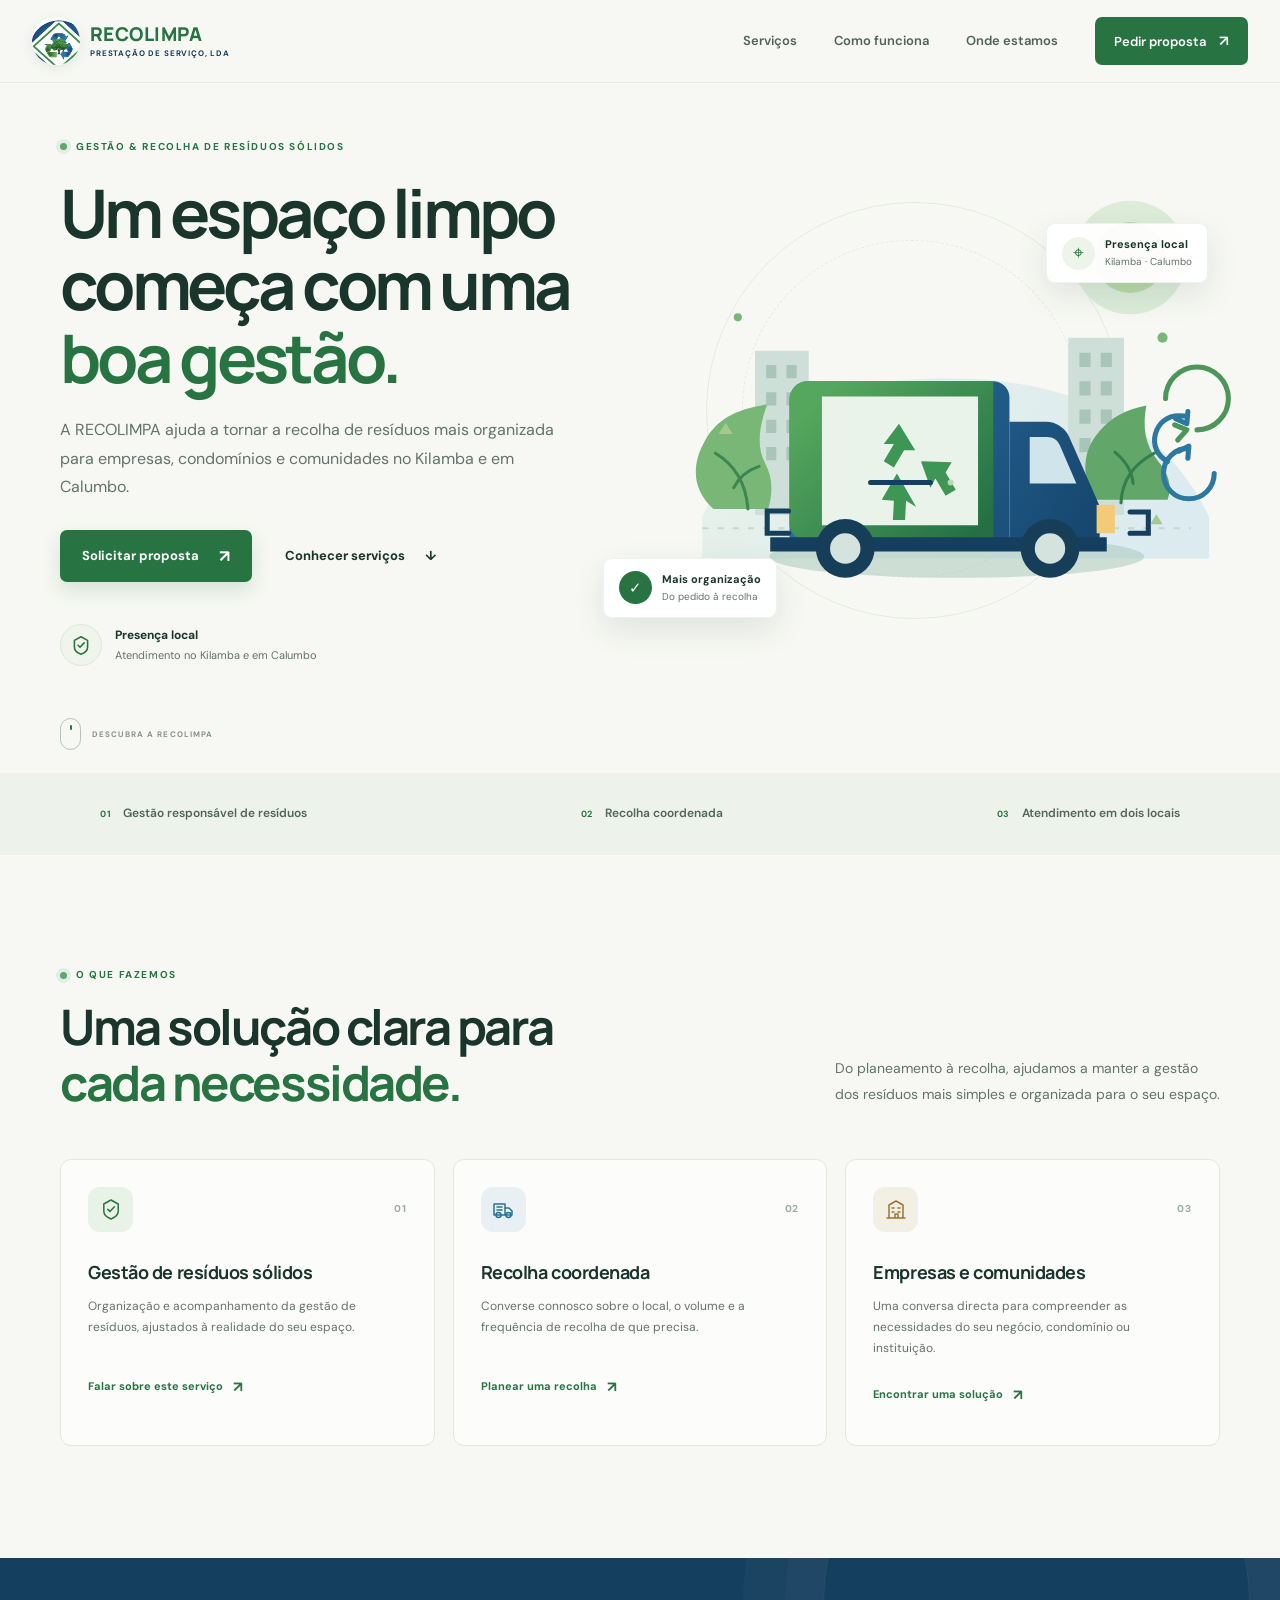
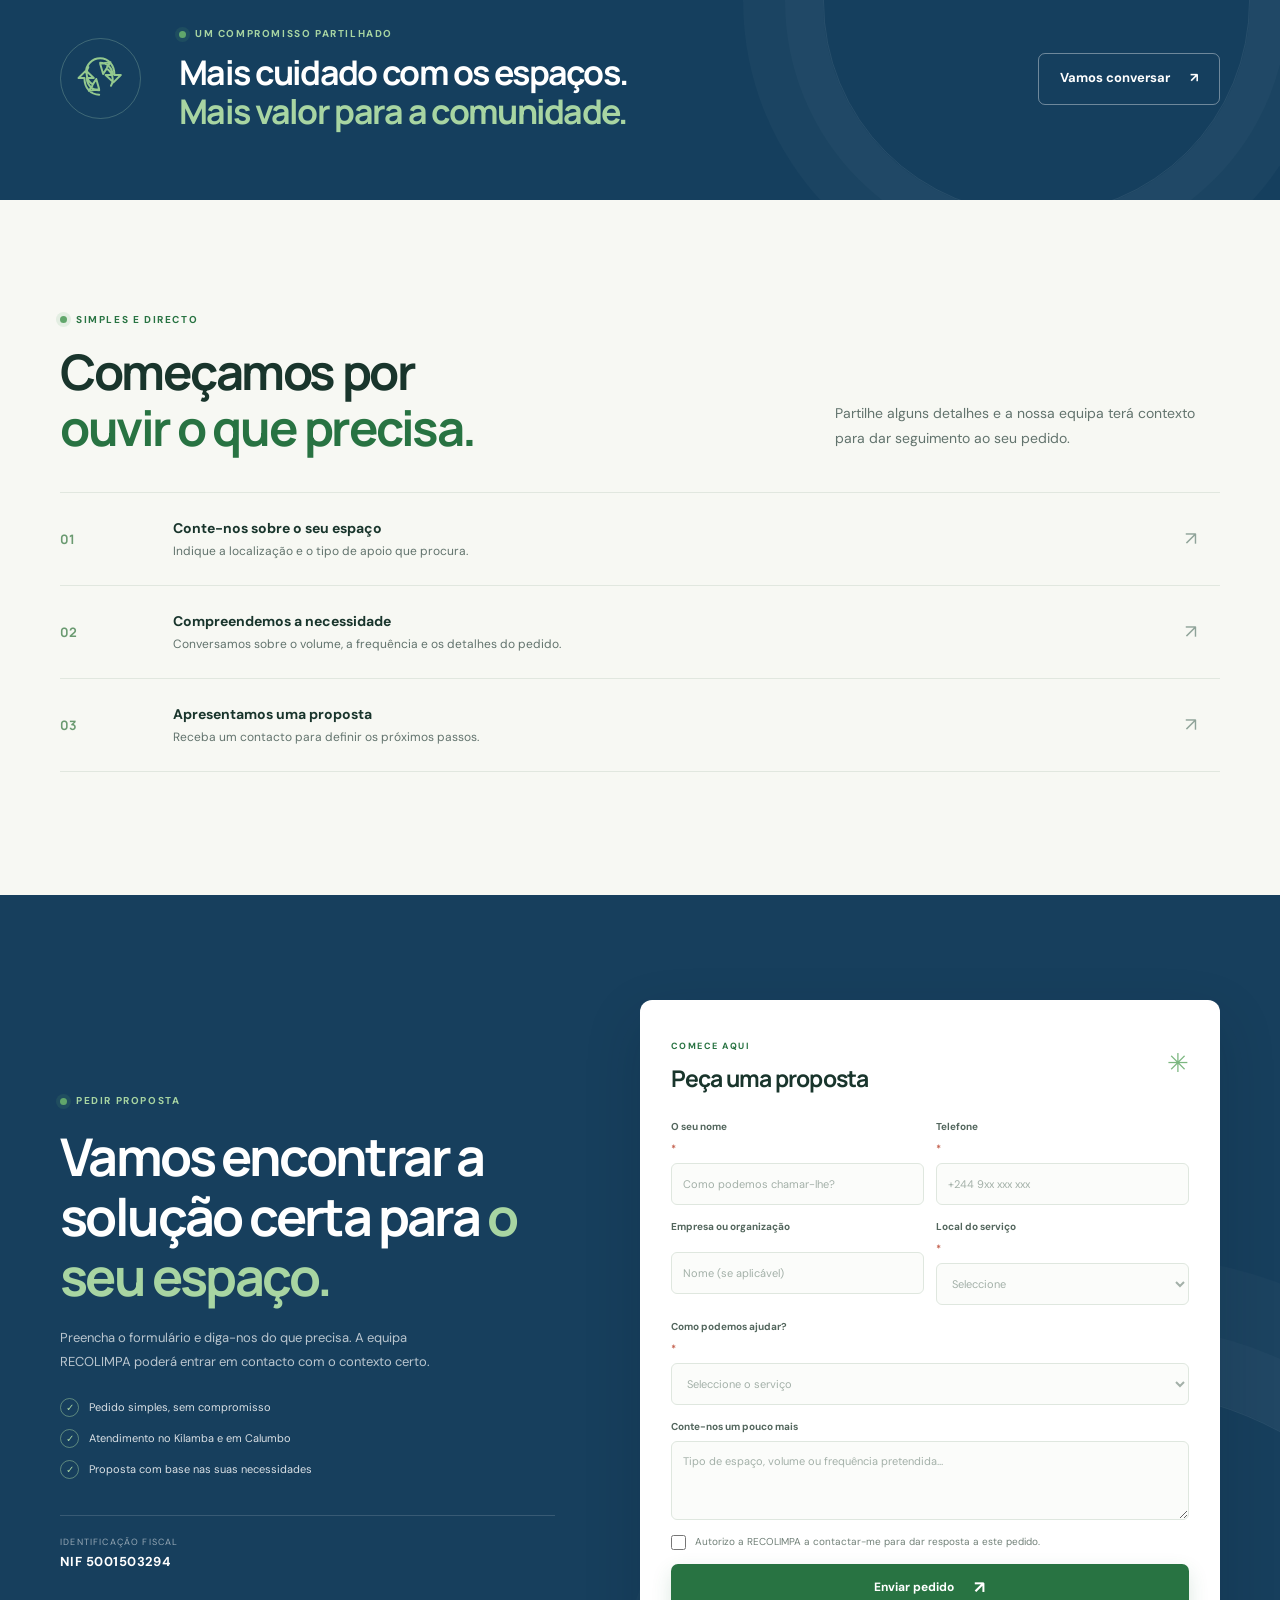
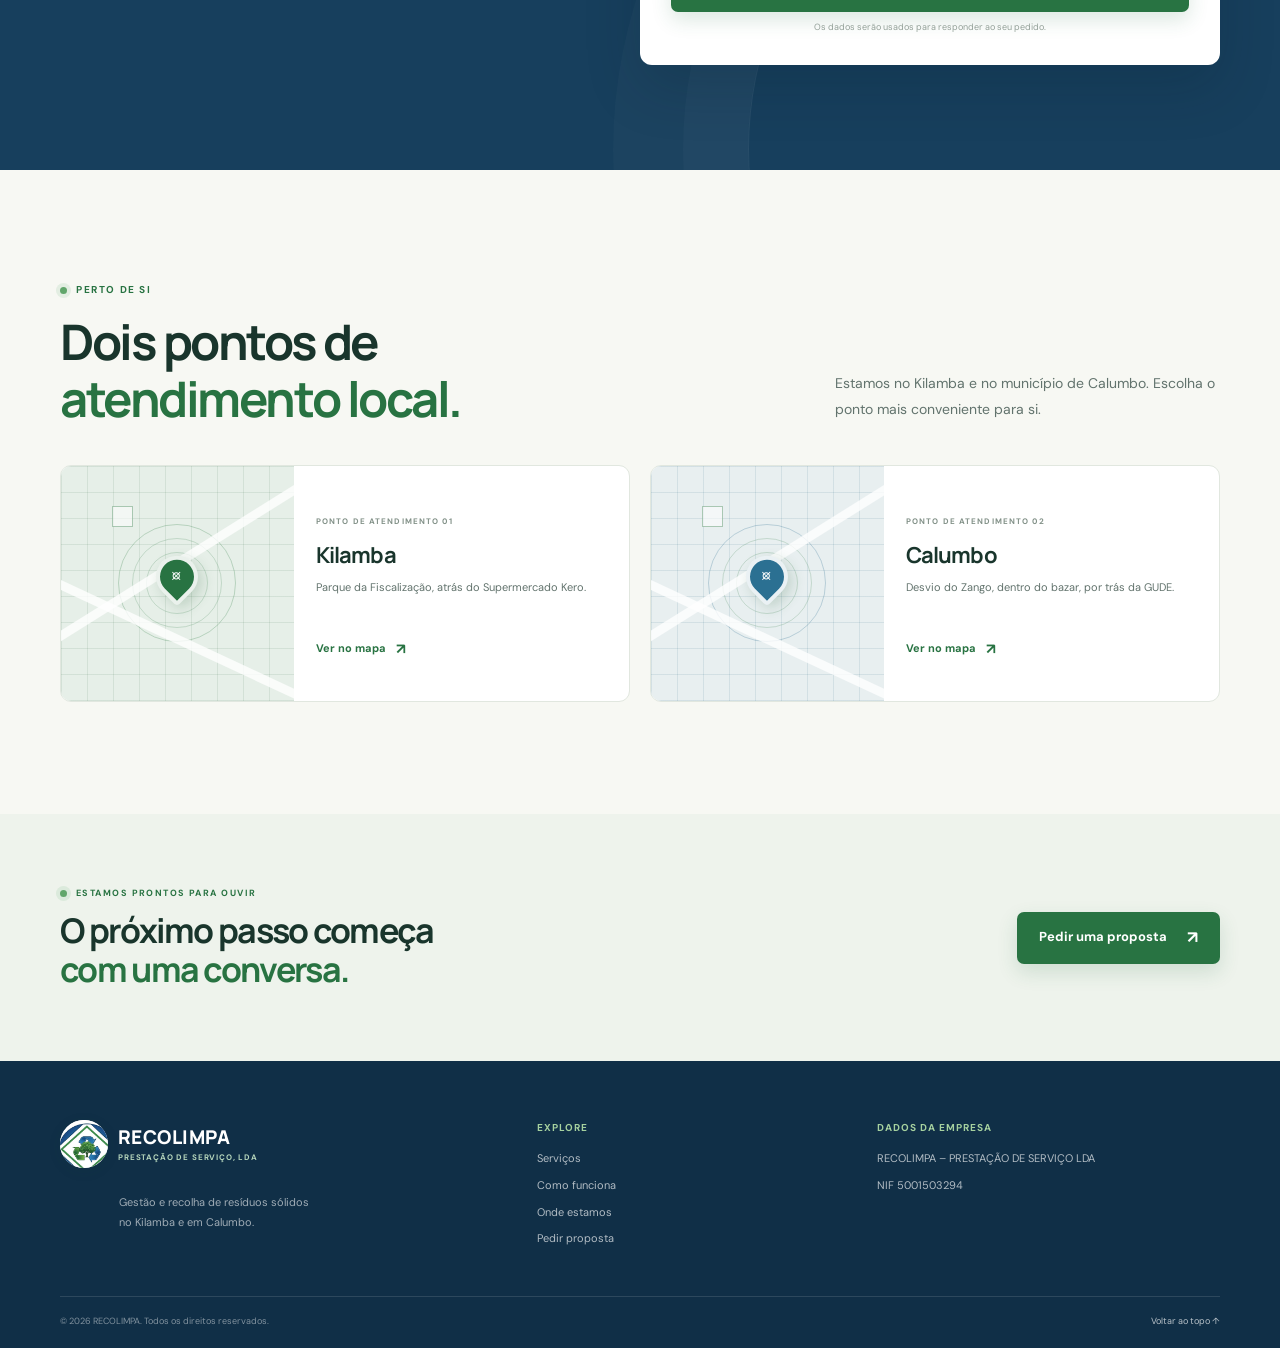
==== recolimpa-site/index.html @ 564a09a7 "Add files via upload" ====
<!doctype html>
<html lang="pt-AO">
<head>
  <meta charset="utf-8">
  <meta name="viewport" content="width=device-width, initial-scale=1">
  <meta name="theme-color" content="#f7f8f3">
  <meta name="description" content="A RECOLIMPA presta serviços de gestão e recolha de resíduos sólidos no Kilamba e em Calumbo. Peça uma proposta para a sua empresa, condomínio ou comunidade.">
  <title>RECOLIMPA — Gestão e recolha de resíduos sólidos</title>
  <link rel="icon" type="image/jpeg" href="assets/logo-mark.jpg">
  <link rel="preconnect" href="https://fonts.googleapis.com">
  <link rel="preconnect" href="https://fonts.gstatic.com" crossorigin>
  <link href="https://fonts.googleapis.com/css2?family=DM+Sans:wght@400;500;600;700&family=Manrope:wght@400;500;600;700;800&display=swap" rel="stylesheet">
  <link rel="stylesheet" href="styles.css">
</head>
<body>
  <a class="skip-link" href="#conteudo">Saltar para o conteúdo</a>
  <header class="site-header" id="topo">
    <div class="nav-wrap">
      <a class="brand" href="#topo" aria-label="RECOLIMPA — página inicial">
        <span class="brand-mark"><img src="assets/logo-mark.jpg" alt=""></span>
        <span class="brand-copy"><strong>RECOLIMPA</strong><small>PRESTAÇÃO DE SERVIÇO, LDA</small></span>
      </a>
      <button class="menu-toggle" type="button" aria-expanded="false" aria-controls="main-nav" aria-label="Abrir menu"><span></span><span></span></button>
      <nav class="main-nav" id="main-nav" aria-label="Navegação principal">
        <a href="#servicos">Serviços</a><a href="#processo">Como funciona</a><a href="#localizacao">Onde estamos</a>
        <a class="nav-cta" href="#pedido">Pedir proposta <span aria-hidden="true">↗</span></a>
      </nav>
    </div>
  </header>
  <main id="conteudo">
    <section class="hero section-shell">
      <div class="hero-copy reveal">
        <div class="eyebrow"><span class="eyebrow-dot"></span> GESTÃO & RECOLHA DE RESÍDUOS SÓLIDOS</div>
        <h1>Um espaço limpo começa com uma <em>boa gestão.</em></h1>
        <p class="hero-lede">A RECOLIMPA ajuda a tornar a recolha de resíduos mais organizada para empresas, condomínios e comunidades no Kilamba e em Calumbo.</p>
        <div class="hero-actions"><a class="button button-primary" href="#pedido">Solicitar proposta <span aria-hidden="true">↗</span></a><a class="button button-quiet" href="#servicos">Conhecer serviços <span aria-hidden="true">↓</span></a></div>
        <div class="hero-proof"><span class="proof-icon" aria-hidden="true"><svg viewBox="0 0 24 24"><path d="M12 3 4.8 7v7.1c0 4.1 3 6.4 7.2 7.9 4.2-1.5 7.2-3.8 7.2-7.9V7L12 3Z"/><path d="m8.8 12.3 2.1 2.1 4.5-4.7"/></svg></span><p><strong>Presença local</strong><span>Atendimento no Kilamba e em Calumbo</span></p></div>
      </div>
      <div class="hero-visual reveal" role="img" aria-label="Ilustração de um camião de recolha de resíduos num ambiente urbano verde">
        <div class="visual-orbit orbit-one"></div><div class="visual-orbit orbit-two"></div>
        <svg class="city-art" viewBox="0 0 680 540" fill="none" xmlns="http://www.w3.org/2000/svg" aria-hidden="true">
          <defs><linearGradient id="truckBlue" x1="179" y1="244" x2="463" y2="405" gradientUnits="userSpaceOnUse"><stop stop-color="#2C77A9"/><stop offset="1" stop-color="#17476F"/></linearGradient><linearGradient id="truckGreen" x1="221" y1="247" x2="362" y2="393" gradientUnits="userSpaceOnUse"><stop stop-color="#55A75D"/><stop offset="1" stop-color="#247044"/></linearGradient><linearGradient id="skyPanel" x1="117" y1="123" x2="544" y2="412" gradientUnits="userSpaceOnUse"><stop stop-color="#E8F2E8"/><stop offset="1" stop-color="#DCEBF0"/></linearGradient></defs>
          <circle cx="520" cy="115" r="56" fill="#DCECD9"/><circle cx="520" cy="115" r="35" fill="#B9D8A9"/>
          <path d="M98 371c39-91 119-137 240-137 134 0 219 50 260 137v41H98v-41Z" fill="url(#skyPanel)"/><path d="M98 382h482" stroke="#C5D7CF" stroke-width="2" stroke-dasharray="6 9"/>
          <path d="M150 207h53v162h-53zM459 194h55v175h-55z" fill="#CDDFD8"/>
          <path d="M161 221h10v13h-10zm20 0h10v13h-10zm-20 27h10v13h-10zm20 0h10v13h-10zm-20 27h10v13h-10zm20 0h10v13h-10zm-20 27h10v13h-10zm20 0h10v13h-10zM470 209h11v14h-11zm21 0h11v14h-11zm-21 28h11v14h-11zm21 0h11v14h-11zm-21 28h11v14h-11zm21 0h11v14h-11zm-21 28h11v14h-11zm21 0h11v14h-11z" fill="#A9C5B9"/>
          <path d="M486 354c-15-23-13-49 4-68 11-13 26-21 46-25-4 22-1 39 11 54 11 13 15 26 10 39h-71Z" fill="#62A66A"/><path d="M511 357c1-22 12-38 33-49m-21 30c-1-12-7-22-18-31" stroke="#347E4E" stroke-width="3" stroke-linecap="round"/>
          <path d="M109 363c-20-18-23-42-8-68 11-20 31-31 61-35-9 24-10 43-2 58 7 13 8 28 3 45h-54Z" fill="#79B777"/><path d="M143 363c-2-25-12-43-32-55m18 34c5-10 13-17 25-21" stroke="#3D8654" stroke-width="3" stroke-linecap="round"/>
          <ellipse cx="349" cy="410" rx="185" ry="21" fill="#A9C8BB" opacity=".53"/>
          <path d="M184 255a18 18 0 0 1 18-18h183a16 16 0 0 1 16 16v140H184V255Z" fill="url(#truckBlue)"/><path d="M202 237h183v158H202a18 18 0 0 1-18-18V255a18 18 0 0 1 18-18Z" fill="url(#truckGreen)"/>
          <path d="M216 252h154v127H216z" fill="#E9F3E9"/>
          <path d="m292 279 16 26h-11l-10 17-10-6 10-17h-10l15-20Zm22 37 30 1-6 10 10 17-10 6-10-17-5 9-9-25Zm-24 12-15 26 12 1-1 19h12l1-19 10 6-19-33Z" fill="#3D9654"/>
          <path d="M401 277h36c10 0 19 6 23 15l30 68v35H401V277Z" fill="url(#truckBlue)"/><path d="M421 292h17c6 0 11 3 13 9l16 37h-46v-46Z" fill="#CFE5EB"/><path d="M487 359h18v28h-18z" fill="#F3CB78"/>
          <path d="M165 391h332v14H165z" fill="#153F5E"/><circle cx="239" cy="402" r="29" fill="#173E59"/><circle cx="239" cy="402" r="15" fill="#D5E3DF"/><circle cx="441" cy="402" r="29" fill="#173E59"/><circle cx="441" cy="402" r="15" fill="#D5E3DF"/>
          <path d="M183 365h-21v22h21m337-21h18v21h-18M264 337h59" stroke="#153F5E" stroke-width="5" stroke-linecap="round"/><circle cx="343" cy="337" r="3" fill="#B9D8B5"/>
          <path d="M555 254c0-17 14-31 31-31s31 14 31 31-14 31-31 31m-22-5 12 5-9 10" stroke="#4D9659" stroke-width="5" stroke-linecap="round" stroke-linejoin="round"/>
          <path d="M603 328c0 14-11 25-25 25s-25-11-25-25 11-25 25-25m-10 3 10-5-1 12" stroke="#2C78A1" stroke-width="5" stroke-linecap="round" stroke-linejoin="round"/>
          <path d="M557 316c-10-5-15-16-12-27 3-11 12-18 23-18 3 0 6 0 8 1m1-5-1 12-11-5" stroke="#2C78A1" stroke-width="5" stroke-linecap="round" stroke-linejoin="round"/>
          <circle cx="133" cy="174" r="4" fill="#79B777"/><circle cx="552" cy="194" r="5" fill="#79B777"/><path d="m114 289 7-11 7 11h-14Zm426 89 6-10 6 10h-12Z" fill="#A3C991"/>
        </svg>
        <div class="visual-tag tag-location"><span class="tag-pin" aria-hidden="true">⌖</span><span><b>Presença local</b><small>Kilamba · Calumbo</small></span></div>
        <div class="visual-tag tag-service"><span class="tag-check" aria-hidden="true">✓</span><span><b>Mais organização</b><small>Do pedido à recolha</small></span></div>
      </div>
      <a class="scroll-cue" href="#servicos" aria-label="Descer para os serviços"><span></span> DESCUBRA A RECOLIMPA</a>
    </section>
    <section class="benefit-bar" aria-label="Vantagens"><div class="benefit-inner"><span><i class="benefit-symbol">01</i> Gestão responsável de resíduos</span><span><i class="benefit-symbol">02</i> Recolha coordenada</span><span><i class="benefit-symbol">03</i> Atendimento em dois locais</span></div></section>

    <section class="services section-shell section-pad" id="servicos">
      <div class="section-heading reveal"><div><div class="eyebrow"><span class="eyebrow-dot"></span> O QUE FAZEMOS</div><h2>Uma solução clara para<br><em>cada necessidade.</em></h2></div><p>Do planeamento à recolha, ajudamos a manter a gestão dos resíduos mais simples e organizada para o seu espaço.</p></div>
      <div class="service-grid">
        <article class="service-card reveal"><div class="card-topline"><span class="card-icon icon-green"><svg viewBox="0 0 24 24"><path d="M12 3 4.8 7v7.1c0 4.1 3 6.4 7.2 7.9 4.2-1.5 7.2-3.8 7.2-7.9V7L12 3Z"/><path d="m8.8 12.3 2.1 2.1 4.5-4.7"/></svg></span><span class="card-number">01</span></div><h3>Gestão de resíduos sólidos</h3><p>Organização e acompanhamento da gestão de resíduos, ajustados à realidade do seu espaço.</p><a class="text-link" href="#pedido" data-service="Gestão de resíduos sólidos">Falar sobre este serviço <span>↗</span></a></article>
        <article class="service-card reveal"><div class="card-topline"><span class="card-icon icon-blue"><svg viewBox="0 0 24 24"><path d="M3 7h11v11H3zM14 11h4l3 3v4h-7z"/><circle cx="7.5" cy="18" r="2.5"/><circle cx="17.5" cy="18" r="2.5"/><path d="M6 10h5m-5 3h5"/></svg></span><span class="card-number">02</span></div><h3>Recolha coordenada</h3><p>Converse connosco sobre o local, o volume e a frequência de recolha de que precisa.</p><a class="text-link" href="#pedido" data-service="Recolha de resíduos">Planear uma recolha <span>↗</span></a></article>
        <article class="service-card reveal"><div class="card-topline"><span class="card-icon icon-sand"><svg viewBox="0 0 24 24"><path d="M3 21h18M5 21V8l7-4 7 4v13M8 11h2m4 0h2m-8 4h2m4 0h2m-5 6v-4h3v4"/></svg></span><span class="card-number">03</span></div><h3>Empresas e comunidades</h3><p>Uma conversa directa para compreender as necessidades do seu negócio, condomínio ou instituição.</p><a class="text-link" href="#pedido" data-service="Solução para empresa ou comunidade">Encontrar uma solução <span>↗</span></a></article>
      </div>
    </section>
    <section class="statement"><div class="statement-inner section-shell reveal"><div class="statement-mark" aria-hidden="true"><svg viewBox="0 0 80 80"><path d="M41 12c14 0 25 11 25 25H52l16 15 15-15H70C70 16 57 3 41 3S12 16 12 32M39 68C25 68 14 57 14 43h14L12 28-3 43H9c0 21 13 34 30 34M17 21c-7 12-3 28 9 35l7-11 6 21-21 3 7-10M63 59c7-12 3-28-9-35l-7 11-6-21 21-3-7 10" transform="translate(5 3) scale(.82)"/></svg></div><div><div class="eyebrow eyebrow-light"><span class="eyebrow-dot"></span> UM COMPROMISSO PARTILHADO</div><h2>Mais cuidado com os espaços.<br><em>Mais valor para a comunidade.</em></h2></div><a class="button button-outline" href="#pedido">Vamos conversar <span aria-hidden="true">↗</span></a></div></section>
    <section class="process section-shell section-pad" id="processo">
      <div class="section-heading reveal"><div><div class="eyebrow"><span class="eyebrow-dot"></span> SIMPLES E DIRECTO</div><h2>Começamos por<br><em>ouvir o que precisa.</em></h2></div><p>Partilhe alguns detalhes e a nossa equipa terá contexto para dar seguimento ao seu pedido.</p></div>
      <div class="process-list"><article class="process-step reveal"><span class="step-count">01</span><div><h3>Conte-nos sobre o seu espaço</h3><p>Indique a localização e o tipo de apoio que procura.</p></div><span class="step-arrow">↗</span></article><article class="process-step reveal"><span class="step-count">02</span><div><h3>Compreendemos a necessidade</h3><p>Conversamos sobre o volume, a frequência e os detalhes do pedido.</p></div><span class="step-arrow">↗</span></article><article class="process-step reveal"><span class="step-count">03</span><div><h3>Apresentamos uma proposta</h3><p>Receba um contacto para definir os próximos passos.</p></div><span class="step-arrow">↗</span></article></div>
    </section>
    <section class="lead-section" id="pedido">
      <div class="lead-layout section-shell">
        <div class="lead-copy reveal"><div class="eyebrow eyebrow-light"><span class="eyebrow-dot"></span> PEDIR PROPOSTA</div><h2>Vamos encontrar a solução certa para <em>o seu espaço.</em></h2><p>Preencha o formulário e diga-nos do que precisa. A equipa RECOLIMPA poderá entrar em contacto com o contexto certo.</p><div class="lead-benefits"><div><span class="check-round">✓</span> Pedido simples, sem compromisso</div><div><span class="check-round">✓</span> Atendimento no Kilamba e em Calumbo</div><div><span class="check-round">✓</span> Proposta com base nas suas necessidades</div></div><div class="lead-nif"><span>Identificação fiscal</span><strong>NIF 5001503294</strong></div></div>
        <div class="form-card reveal"><div class="form-heading"><div><span class="form-kicker">COMECE AQUI</span><h3>Peça uma proposta</h3></div><span class="form-leaf" aria-hidden="true">✳</span></div>
          <form name="pedido-de-proposta" method="POST" action="obrigado.html" data-netlify="true" netlify-honeypot="bot-field">
            <input type="hidden" name="form-name" value="pedido-de-proposta"><p class="bot-field" aria-hidden="true"><label>Não preencha este campo: <input name="bot-field"></label></p>
            <div class="form-row"><label>O seu nome <span>*</span><input type="text" name="nome" autocomplete="name" placeholder="Como podemos chamar-lhe?" required></label><label>Telefone <span>*</span><input type="tel" name="telefone" autocomplete="tel" placeholder="+244 9xx xxx xxx" required></label></div>
            <div class="form-row"><label>Empresa ou organização<input type="text" name="organizacao" autocomplete="organization" placeholder="Nome (se aplicável)"></label><label>Local do serviço <span>*</span><select name="local" required><option value="" selected disabled>Seleccione</option><option>Kilamba</option><option>Calumbo / Zango</option><option>Outro local</option></select></label></div>
            <label>Como podemos ajudar? <span>*</span><select name="servico" required><option value="" selected disabled>Seleccione o serviço</option><option>Gestão de resíduos sólidos</option><option>Recolha de resíduos</option><option>Solução para empresa ou comunidade</option><option>Outro pedido</option></select></label>
            <label>Conte-nos um pouco mais<textarea name="detalhes" rows="3" placeholder="Tipo de espaço, volume ou frequência pretendida…"></textarea></label>
            <label class="consent"><input type="checkbox" name="consentimento" value="Autorizo contacto para resposta ao pedido" required><span>Autorizo a RECOLIMPA a contactar-me para dar resposta a este pedido.</span></label>
            <button class="button button-primary form-submit" type="submit">Enviar pedido <span aria-hidden="true">↗</span></button><p class="form-privacy">Os dados serão usados para responder ao seu pedido.</p>
          </form>
        </div>
      </div>
    </section>
    <section class="locations section-shell section-pad" id="localizacao">
      <div class="section-heading reveal"><div><div class="eyebrow"><span class="eyebrow-dot"></span> PERTO DE SI</div><h2>Dois pontos de<br><em>atendimento local.</em></h2></div><p>Estamos no Kilamba e no município de Calumbo. Escolha o ponto mais conveniente para si.</p></div>
      <div class="location-grid">
        <article class="location-card reveal"><div class="location-art location-art-one" aria-hidden="true"><span class="map-ring"></span><span class="map-pin">⌖</span><span class="map-road road-one"></span><span class="map-road road-two"></span><span class="map-square"></span></div><div class="location-info"><span class="location-label">PONTO DE ATENDIMENTO 01</span><h3>Kilamba</h3><p>Parque da Fiscalização, atrás do Supermercado Kero.</p><a class="text-link" href="https://www.google.com/maps/search/?api=1&query=Parque+da+Fiscaliza%C3%A7%C3%A3o+atr%C3%A1s+do+Supermercado+Kero+Kilamba+Luanda" target="_blank" rel="noopener noreferrer">Ver no mapa <span>↗</span></a></div></article>
        <article class="location-card reveal"><div class="location-art location-art-two" aria-hidden="true"><span class="map-ring"></span><span class="map-pin">⌖</span><span class="map-road road-one"></span><span class="map-road road-two"></span><span class="map-square"></span></div><div class="location-info"><span class="location-label">PONTO DE ATENDIMENTO 02</span><h3>Calumbo</h3><p>Desvio do Zango, dentro do bazar, por trás da GUDE.</p><a class="text-link" href="https://www.google.com/maps/search/?api=1&query=Desvio+do+Zango+dentro+do+bazar+atr%C3%A1s+da+GUDE+Calumbo+Luanda" target="_blank" rel="noopener noreferrer">Ver no mapa <span>↗</span></a></div></article>
      </div>
    </section>
    <section class="last-call"><div class="last-call-inner section-shell reveal"><div><span class="eyebrow"><span class="eyebrow-dot"></span> ESTAMOS PRONTOS PARA OUVIR</span><h2>O próximo passo começa<br><em>com uma conversa.</em></h2></div><a class="button button-primary" href="#pedido">Pedir uma proposta <span aria-hidden="true">↗</span></a></div></section>
  </main>
  <footer class="site-footer">
    <div class="footer-main section-shell"><div class="footer-brand"><a class="brand brand-footer" href="#topo"><span class="brand-mark"><img src="assets/logo-mark.jpg" alt=""></span><span class="brand-copy"><strong>RECOLIMPA</strong><small>PRESTAÇÃO DE SERVIÇO, LDA</small></span></a><p>Gestão e recolha de resíduos sólidos<br>no Kilamba e em Calumbo.</p></div><div class="footer-links"><strong>Explore</strong><a href="#servicos">Serviços</a><a href="#processo">Como funciona</a><a href="#localizacao">Onde estamos</a><a href="#pedido">Pedir proposta</a></div><div class="footer-company"><strong>Dados da empresa</strong><span>RECOLIMPA – PRESTAÇÃO DE SERVIÇO LDA</span><span>NIF 5001503294</span></div></div>
    <div class="footer-bottom section-shell"><span>© <span id="year">2026</span> RECOLIMPA. Todos os direitos reservados.</span><a href="#topo">Voltar ao topo ↑</a></div>
  </footer>
  <script src="script.js"></script>
</body>
</html>
---- recolimpa-site/styles.css ----
:root{--green:#287342;--deep:#1d5d35;--blue:#153f5e;--ink:#19352c;--muted:#62736d;--paper:#f7f8f3;--line:#e1e7df;--font-body:"DM Sans",Arial,sans-serif;--font-display:"Manrope","DM Sans",sans-serif}
*{box-sizing:border-box}html{scroll-behavior:smooth;scroll-padding-top:90px}body{margin:0;background:var(--paper);color:var(--ink);font-family:var(--font-body);font-size:16px;line-height:1.6;-webkit-font-smoothing:antialiased}a{color:inherit;text-decoration:none}button,input,select,textarea{font:inherit}::selection{color:#fff;background:var(--green)}.section-shell{width:min(1160px,calc(100% - 64px));margin-inline:auto}.section-pad{padding-block:112px}.skip-link{position:absolute;z-index:1000;top:-50px;left:16px;padding:10px 16px;background:#fff;border-radius:8px;color:var(--blue)}.skip-link:focus{top:12px}
.site-header{position:sticky;z-index:50;top:0;background:rgba(247,248,243,.91);border-bottom:1px solid rgba(30,68,49,.07);backdrop-filter:blur(18px)}.nav-wrap{width:min(1280px,calc(100% - 64px));height:82px;margin:auto;display:flex;align-items:center;justify-content:space-between}.brand{display:inline-flex;align-items:center;gap:10px;flex:0 0 auto}.brand-mark{position:relative;display:grid;width:48px;height:48px;place-items:center;overflow:hidden;border-radius:50%;background:#fff;box-shadow:0 3px 14px rgba(25,61,43,.09)}.brand-mark img{width:56px;height:56px;max-width:none;object-fit:cover}.brand-copy{display:flex;flex-direction:column;line-height:1.14}.brand-copy strong{color:var(--green);font-family:var(--font-display);font-size:19px;font-weight:800;letter-spacing:.025em}.brand-copy small{margin-top:4px;color:var(--blue);font-size:8px;font-weight:700;letter-spacing:.105em}.main-nav{display:flex;align-items:center;gap:37px;color:#50635b;font-size:13px;font-weight:600}.main-nav>a:not(.nav-cta){transition:color .2s}.main-nav>a:not(.nav-cta):hover,.footer-links a:hover{color:var(--green)}.nav-cta{padding:12px 19px;background:var(--green);color:#fff;border-radius:7px;transition:background .2s,transform .2s}.nav-cta:hover,.button-primary:hover{background:var(--deep);transform:translateY(-2px)}.nav-cta span{margin-left:10px;font-size:15px}.menu-toggle{display:none}
.hero{position:relative;min-height:690px;display:grid;grid-template-columns:.98fr 1.02fr;align-items:center;padding-top:50px;padding-bottom:76px}.hero-copy{position:relative;z-index:2;max-width:560px;padding-bottom:25px}.eyebrow{display:flex;align-items:center;gap:9px;color:var(--green);font-size:10px;font-weight:700;letter-spacing:.16em}.eyebrow-dot{width:7px;height:7px;flex:0 0 7px;border-radius:50%;background:#61a66b;box-shadow:0 0 0 4px rgba(97,166,107,.13)}h1,h2,h3,p{margin-top:0}.hero h1{max-width:570px;margin:22px 0 21px;font-family:var(--font-display);font-size:clamp(45px,5.4vw,67px);font-weight:700;line-height:1.085;letter-spacing:-.055em}h1 em,h2 em{color:var(--green);font-style:normal}.hero-lede{max-width:500px;margin-bottom:28px;color:var(--muted);font-size:16px;line-height:1.8}.hero-actions{display:flex;align-items:center;flex-wrap:wrap;gap:11px}.button{display:inline-flex;min-height:52px;align-items:center;justify-content:center;gap:20px;padding:0 21px;border:1px solid transparent;border-radius:7px;font-size:13px;font-weight:700;transition:transform .2s,background .2s,border .2s;cursor:pointer}.button-primary{background:var(--green);color:#fff;box-shadow:0 8px 20px rgba(40,115,66,.16)}.button-primary span{font-size:17px}.button-quiet{color:var(--ink)}.button-quiet:hover{background:#fff;border-color:var(--line)}.hero-proof{display:flex;align-items:center;gap:13px;margin-top:42px}.proof-icon{display:grid;width:42px;height:42px;place-items:center;border:1px solid #dce7da;border-radius:50%;background:#f0f5ec}.proof-icon svg{width:22px;fill:none;stroke:var(--green);stroke-width:1.7;stroke-linecap:round;stroke-linejoin:round}.hero-proof p{display:flex;flex-direction:column;gap:1px;margin:0;font-size:11px}.hero-proof strong{font-size:12px}.hero-proof p span{color:var(--muted)}.hero-visual{position:relative;min-width:0;margin-left:-13px}.city-art{position:relative;z-index:1;display:block;width:114%;max-width:700px;margin-left:-2%;overflow:visible}.visual-orbit{position:absolute;top:11%;left:15%;width:69%;aspect-ratio:1;border:1px solid rgba(74,141,91,.12);border-radius:50%}.orbit-two{top:18%;left:21%;width:56%;border-style:dashed}.visual-tag{position:absolute;z-index:2;display:flex;align-items:center;gap:10px;padding:12px 15px;border:1px solid rgba(39,77,53,.07);border-radius:9px;background:rgba(255,255,255,.95);box-shadow:0 12px 32px rgba(23,61,45,.1);animation:float 5.5s ease-in-out infinite}.visual-tag span:not(.tag-pin):not(.tag-check){display:flex;flex-direction:column}.visual-tag b{color:var(--ink);font-size:11px}.visual-tag small{color:var(--muted);font-size:10px}.tag-location{top:15%;right:2%}.tag-service{bottom:13%;left:-2%;animation-delay:-2.2s}.tag-pin,.tag-check{display:grid;width:33px;height:33px;place-items:center;border-radius:50%}.tag-pin{background:#edf5eb;color:var(--green);font-size:19px}.tag-check{background:var(--green);color:#fff;font-size:15px}.scroll-cue{position:absolute;bottom:23px;left:0;display:flex;align-items:center;gap:11px;color:#86948e;font-size:8px;font-weight:700;letter-spacing:.14em}.scroll-cue span{position:relative;width:21px;height:32px;border:1px solid #b4c2b8;border-radius:12px}.scroll-cue span:after{position:absolute;top:6px;left:9px;width:2px;height:5px;border-radius:2px;background:var(--green);content:"";animation:scroll-dot 1.6s ease-in-out infinite}
.benefit-bar{background:#edf2eb}.benefit-inner{width:min(1080px,calc(100% - 64px));min-height:82px;margin:auto;display:flex;align-items:center;justify-content:space-between;gap:20px}.benefit-inner>span{display:flex;align-items:center;gap:12px;color:#52645b;font-size:12px;font-weight:600}.benefit-symbol{color:var(--green);font-size:9px;font-style:normal;font-weight:700;letter-spacing:.08em}
.section-heading{display:flex;align-items:end;justify-content:space-between;gap:60px;margin-bottom:47px}.section-heading h2,.statement h2,.lead-copy h2,.last-call h2{margin:16px 0 0;font-family:var(--font-display);font-size:clamp(35px,4.2vw,49px);font-weight:700;line-height:1.15;letter-spacing:-.05em}.section-heading>p{max-width:385px;margin:0 0 5px;color:var(--muted);font-size:14px;line-height:1.8}.service-grid{display:grid;grid-template-columns:repeat(3,1fr);gap:18px}.service-card{min-height:287px;padding:27px 27px 24px;border:1px solid var(--line);border-radius:11px;background:rgba(255,255,255,.68);transition:transform .25s,box-shadow .25s,border-color .25s}.service-card:hover{transform:translateY(-5px);border-color:#c8d9c9;box-shadow:0 20px 44px rgba(27,62,43,.08)}.card-topline{display:flex;align-items:center;justify-content:space-between;margin-bottom:26px}.card-icon{display:grid;width:45px;height:45px;place-items:center;border-radius:12px}.card-icon svg{width:24px;fill:none;stroke:currentColor;stroke-width:1.5;stroke-linecap:round;stroke-linejoin:round}.icon-green{background:#e8f2e6;color:var(--green)}.icon-blue{background:#e8f0f3;color:#2b7092}.icon-sand{background:#f2efe5;color:#987735}.card-number{color:#9aa9a1;font-size:10px;font-weight:700;letter-spacing:.09em}.service-card h3{margin:0 0 10px;font-family:var(--font-display);font-size:18px;letter-spacing:-.025em}.service-card p{min-height:55px;margin-bottom:21px;color:var(--muted);font-size:12px;line-height:1.75}.text-link{display:inline-flex;align-items:center;gap:10px;color:var(--green);font-size:11px;font-weight:700}.text-link span{font-size:15px;transition:transform .2s}.text-link:hover span{transform:translate(3px,-2px)}
.statement{overflow:hidden;background:var(--blue);color:#fff}.statement-inner{position:relative;min-height:242px;display:flex;align-items:center;gap:38px}.statement-inner:after{position:absolute;top:-170px;right:-30px;width:425px;height:425px;border:1px solid rgba(255,255,255,.08);border-radius:50%;box-shadow:0 0 0 38px rgba(255,255,255,.025),0 0 0 80px rgba(255,255,255,.025);content:""}.statement-mark{position:relative;z-index:1;display:grid;width:81px;height:81px;flex:0 0 81px;place-items:center;border:1px solid rgba(187,225,190,.25);border-radius:50%}.statement-mark svg{width:48px;fill:none;stroke:#94c98e;stroke-linecap:round;stroke-linejoin:round;stroke-width:4}.eyebrow-light{color:#a8d5a2}.statement h2{position:relative;z-index:1;margin-top:11px;font-size:34px}.statement h2 em{color:#a8d5a2}.button-outline{position:relative;z-index:2;flex:0 0 auto;margin-left:auto;border-color:rgba(255,255,255,.38);color:#fff}.button-outline:hover{background:rgba(255,255,255,.1);transform:translateY(-2px)}
.process{padding-bottom:123px}.process .section-heading{margin-bottom:36px}.process-list{border-top:1px solid var(--line)}.process-step{display:grid;grid-template-columns:95px 1fr 35px;align-items:center;gap:18px;min-height:93px;border-bottom:1px solid var(--line);transition:padding .2s,background .2s}.process-step:hover{padding-inline:12px;background:rgba(255,255,255,.45)}.step-count{color:#6a9a70;font-family:var(--font-display);font-size:13px;font-weight:700}.process-step h3{margin:0 0 3px;font-size:14px;font-weight:700}.process-step p{margin:0;color:var(--muted);font-size:12px}.step-arrow{color:#8fa399;font-size:19px}
.lead-section{position:relative;overflow:hidden;padding-block:105px;background:#173f5d;color:#fff}.lead-section:before{position:absolute;right:-190px;bottom:-340px;width:720px;height:720px;border:1px solid rgba(255,255,255,.075);border-radius:50%;box-shadow:0 0 0 65px rgba(255,255,255,.022),0 0 0 135px rgba(255,255,255,.02);content:""}.lead-layout{position:relative;z-index:1;display:grid;grid-template-columns:.92fr 1.08fr;align-items:center;gap:85px}.lead-copy{align-self:center}.lead-copy h2{max-width:480px;margin-top:18px;font-size:clamp(37px,4.3vw,52px)}.lead-copy h2 em{color:#a8d5a2}.lead-copy>p{max-width:410px;margin:20px 0 25px;color:rgba(255,255,255,.7);font-size:13px;line-height:1.8}.lead-benefits{display:grid;gap:12px}.lead-benefits>div{display:flex;align-items:center;gap:10px;color:rgba(255,255,255,.84);font-size:11px}.check-round{display:grid;width:19px;height:19px;place-items:center;border:1px solid rgba(168,213,162,.48);border-radius:50%;color:#a8d5a2;font-size:10px}.lead-nif{display:flex;flex-direction:column;gap:2px;margin-top:36px;padding-top:19px;border-top:1px solid rgba(255,255,255,.14)}.lead-nif span{color:rgba(255,255,255,.55);font-size:9px;letter-spacing:.13em;text-transform:uppercase}.lead-nif strong{font-size:13px;letter-spacing:.035em}.form-card{padding:31px;border-radius:12px;background:#fff;color:var(--ink);box-shadow:0 22px 55px rgba(5,25,40,.18)}.form-heading{display:flex;align-items:center;justify-content:space-between;margin-bottom:22px}.form-kicker{color:var(--green);font-size:9px;font-weight:700;letter-spacing:.17em}.form-heading h3{margin:3px 0 0;font-family:var(--font-display);font-size:23px;letter-spacing:-.04em}.form-leaf{color:#7cb780;font-size:26px}.form-card form{display:grid;gap:14px}.form-row{display:grid;grid-template-columns:1fr 1fr;gap:12px}.form-card label{display:grid;gap:6px;color:#53665d;font-size:10px;font-weight:700}.form-card label>span:not(.consent span){color:#c4614e}.form-card input:not([type=checkbox]),.form-card select,.form-card textarea{width:100%;min-width:0;border:1px solid #dfe7df;border-radius:6px;outline:0;background:#fbfcfa;color:var(--ink);font-size:11px;font-weight:400;transition:border-color .2s,box-shadow .2s}.form-card input:not([type=checkbox]),.form-card select{height:42px;padding:0 11px}.form-card textarea{min-height:79px;padding:11px;resize:vertical}.form-card input::placeholder,.form-card textarea::placeholder{color:#a3b0a8}.form-card input:focus,.form-card select:focus,.form-card textarea:focus{border-color:#6fa977;box-shadow:0 0 0 3px rgba(86,153,94,.12)}.form-card select:invalid{color:#a3b0a8}.consent{display:flex!important;align-items:start;gap:9px!important;color:#718078!important;font-size:10px!important;font-weight:400!important;line-height:1.5}.consent input{width:15px;height:15px;margin:1px 0 0;accent-color:var(--green)}.form-submit{width:100%;min-height:48px;border:0;font-size:12px}.form-privacy{margin:-6px 0 0;color:#93a098;text-align:center;font-size:9px}.bot-field{position:absolute;left:-5000px;width:1px;height:1px;overflow:hidden}
.locations .section-heading{margin-bottom:38px}.location-grid{display:grid;grid-template-columns:1fr 1fr;gap:20px}.location-card{display:grid;grid-template-columns:.82fr 1.18fr;overflow:hidden;min-height:235px;border:1px solid var(--line);border-radius:11px;background:#fff}.location-art{position:relative;min-height:235px;overflow:hidden;background-color:#e6efe8;background-image:linear-gradient(rgba(70,119,84,.12) 1px,transparent 1px),linear-gradient(90deg,rgba(70,119,84,.12) 1px,transparent 1px);background-size:26px 26px}.location-art-two{background-color:#e8eff0;background-image:linear-gradient(rgba(53,112,136,.12) 1px,transparent 1px),linear-gradient(90deg,rgba(53,112,136,.12) 1px,transparent 1px)}.map-ring{position:absolute;top:50%;left:50%;width:118px;height:118px;border:1px solid rgba(47,123,66,.26);border-radius:50%;transform:translate(-50%,-50%)}.location-art-two .map-ring{border-color:rgba(38,106,139,.25)}.map-ring:before,.map-ring:after{position:absolute;inset:13px;border:1px solid rgba(47,123,66,.2);border-radius:50%;content:""}.map-ring:after{inset:27px}.map-pin{position:absolute;z-index:2;top:50%;left:50%;display:grid;width:42px;height:42px;place-items:center;border:4px solid rgba(255,255,255,.9);border-radius:50% 50% 50% 4px;background:var(--green);box-shadow:0 6px 14px rgba(33,93,50,.2);color:#fff;font-size:21px;transform:translate(-50%,-65%) rotate(-45deg)}.location-art-two .map-pin{background:#2b7092}.map-road{position:absolute;width:170%;height:9px;background:rgba(255,255,255,.8);transform:rotate(-32deg)}.road-one{top:39%;left:-34%}.road-two{top:72%;left:-35%;transform:rotate(25deg)}.map-square{position:absolute;top:17%;left:22%;width:21px;height:21px;border:1px solid rgba(56,126,75,.4);background:rgba(255,255,255,.55)}.location-info{align-self:center;padding:25px 22px}.location-label{color:#829188;font-size:8px;font-weight:700;letter-spacing:.14em}.location-info h3{margin:7px 0 5px;font-family:var(--font-display);font-size:22px;letter-spacing:-.04em}.location-info p{min-height:42px;margin-bottom:14px;color:var(--muted);font-size:11px;line-height:1.7}
.last-call{padding-block:72px;background:#eef3ec}.last-call-inner{display:flex;align-items:center;justify-content:space-between;gap:30px}.last-call .eyebrow{font-size:9px}.last-call h2{margin-top:11px;font-size:34px}.last-call h2 em{color:var(--green)}.last-call .button{flex:0 0 auto}
.site-footer{background:#102f47;color:#fff}.footer-main{display:grid;grid-template-columns:1.2fr .8fr 1fr;gap:65px;padding-block:59px 48px}.brand-footer .brand-copy strong{color:#fff}.brand-footer .brand-copy small{color:#b6d6bc}.footer-brand>p{margin:17px 0 0 59px;color:rgba(255,255,255,.6);font-size:11px;line-height:1.8}.footer-links,.footer-company{display:flex;flex-direction:column;align-items:flex-start;gap:9px;font-size:11px}.footer-links>strong,.footer-company>strong{margin-bottom:5px;color:#a6d19f;font-size:10px;letter-spacing:.1em;text-transform:uppercase}.footer-links a,.footer-company span{color:rgba(255,255,255,.68);transition:color .2s}.footer-bottom{display:flex;justify-content:space-between;padding-block:17px 20px;border-top:1px solid rgba(255,255,255,.12);color:rgba(255,255,255,.47);font-size:9px}.footer-bottom a{color:rgba(255,255,255,.7)}
.reveal{opacity:0;transform:translateY(17px);transition:opacity .65s ease,transform .65s cubic-bezier(.2,.7,.2,1)}.reveal.is-visible{opacity:1;transform:translateY(0)}.service-card:nth-child(2),.process-step:nth-child(2),.location-card:nth-child(2){transition-delay:.09s}.service-card:nth-child(3){transition-delay:.17s}@keyframes float{0%,100%{transform:translateY(0)}50%{transform:translateY(-8px)}}@keyframes scroll-dot{0%{transform:translateY(0);opacity:0}30%{opacity:1}100%{transform:translateY(12px);opacity:0}}
@media(max-width:950px){.section-shell{width:min(calc(100% - 48px),760px)}.nav-wrap{width:calc(100% - 48px)}.main-nav{gap:20px}.hero{min-height:625px;grid-template-columns:1fr .95fr}.hero h1{font-size:clamp(44px,6vw,58px)}.city-art{width:125%;margin-left:-12%}.tag-location{right:-3%}.tag-service{left:-6%}.section-pad{padding-block:90px}.lead-layout{grid-template-columns:.9fr 1.1fr;gap:35px}.form-card{padding:25px}.location-card{grid-template-columns:.65fr 1.35fr}.footer-main{gap:35px}}
@media(max-width:700px){html{scroll-padding-top:72px}.section-shell{width:calc(100% - 40px)}.section-pad{padding-block:74px}.nav-wrap{width:calc(100% - 36px);height:70px}.brand-mark{width:42px;height:42px}.brand-mark img{width:50px;height:50px}.brand-copy strong{font-size:17px}.brand-copy small{font-size:7px}.menu-toggle{display:flex;width:42px;height:42px;flex-direction:column;align-items:center;justify-content:center;gap:6px;border:1px solid var(--line);border-radius:7px;background:transparent}.menu-toggle span{width:18px;height:2px;border-radius:2px;background:var(--ink);transition:transform .2s}.menu-toggle[aria-expanded=true] span:first-child{transform:translateY(4px) rotate(45deg)}.menu-toggle[aria-expanded=true] span:last-child{transform:translateY(-4px) rotate(-45deg)}.main-nav{position:absolute;top:70px;right:0;left:0;display:none;align-items:stretch;gap:0;padding:8px 20px 18px;border-bottom:1px solid var(--line);background:var(--paper);box-shadow:0 15px 25px rgba(24,57,42,.08)}.main-nav.is-open{display:flex;flex-direction:column}.main-nav>a:not(.nav-cta){padding:13px 4px;border-bottom:1px solid var(--line)}.nav-cta{margin-top:12px;text-align:center}.hero{min-height:auto;grid-template-columns:1fr;padding-top:55px;padding-bottom:58px}.hero-copy{padding-bottom:0}.hero h1{max-width:560px;margin-top:19px;font-size:clamp(45px,11vw,63px)}.hero-lede{max-width:530px;font-size:14px}.hero-proof{margin-top:27px}.hero-visual{width:min(100%,520px);margin:5px auto -14px}.city-art{width:107%;margin-left:-3%}.tag-location{top:13%;right:0}.tag-service{bottom:10%;left:-1%}.visual-tag{padding:9px 11px}.scroll-cue{display:none}.benefit-inner{width:calc(100% - 40px);min-height:0;align-items:flex-start;flex-direction:column;gap:14px;padding-block:21px}.benefit-inner>span{font-size:11px}.section-heading{align-items:flex-start;flex-direction:column;gap:14px;margin-bottom:29px}.section-heading h2,.lead-copy h2{font-size:clamp(35px,9vw,46px)}.section-heading>p{max-width:510px;font-size:13px}.service-grid{grid-template-columns:1fr;gap:12px}.service-card{min-height:0;padding:23px}.card-topline{margin-bottom:18px}.service-card p{min-height:0;margin-bottom:17px}.statement-inner{align-items:flex-start;flex-direction:column;gap:20px;padding-block:46px}.statement-mark{width:56px;height:56px;flex-basis:56px}.statement-mark svg{width:35px}.statement h2{font-size:clamp(28px,7.4vw,36px)}.button-outline{margin-left:0}.process{padding-bottom:78px}.process-step{grid-template-columns:38px 1fr 18px;gap:10px;min-height:91px}.process-step h3{font-size:12px}.process-step p{max-width:290px;font-size:11px}.lead-section{padding-block:76px}.lead-layout{grid-template-columns:1fr;gap:38px}.lead-copy>p{font-size:13px}.lead-nif{margin-top:25px}.form-card{padding:22px 18px}.form-heading h3{font-size:21px}.form-row{grid-template-columns:1fr;gap:14px}.locations .section-heading{margin-bottom:28px}.location-grid{grid-template-columns:1fr;gap:12px}.location-card{grid-template-columns:.75fr 1.25fr;min-height:205px}.location-art{min-height:205px}.location-info{padding:20px 16px}.location-info p{min-height:0;font-size:10px}.location-info h3{font-size:20px}.last-call{padding-block:55px}.last-call-inner{align-items:flex-start;flex-direction:column;gap:23px}.last-call h2{font-size:30px}.footer-main{grid-template-columns:1fr 1fr;gap:31px 20px;padding-block:45px 34px}.footer-brand{grid-column:1/-1}.footer-brand>p{margin-left:53px}.footer-company span{font-size:10px}.footer-bottom{gap:14px;font-size:8px}}
@media(max-width:390px){.hero h1{font-size:43px}.hero-actions{align-items:stretch;flex-direction:column}.button{width:100%}.hero-actions .button-quiet{justify-content:flex-start}.tag-location{right:-3px}.visual-tag b{font-size:10px}.visual-tag small{font-size:9px}.location-card{grid-template-columns:.6fr 1.4fr}.footer-main{grid-template-columns:1fr}.footer-brand,.footer-links,.footer-company{grid-column:1}}
@media(prefers-reduced-motion:reduce){*,*:before,*:after{scroll-behavior:auto!important;animation-duration:.01ms!important;animation-iteration-count:1!important;transition-duration:.01ms!important}.reveal{opacity:1;transform:none}}
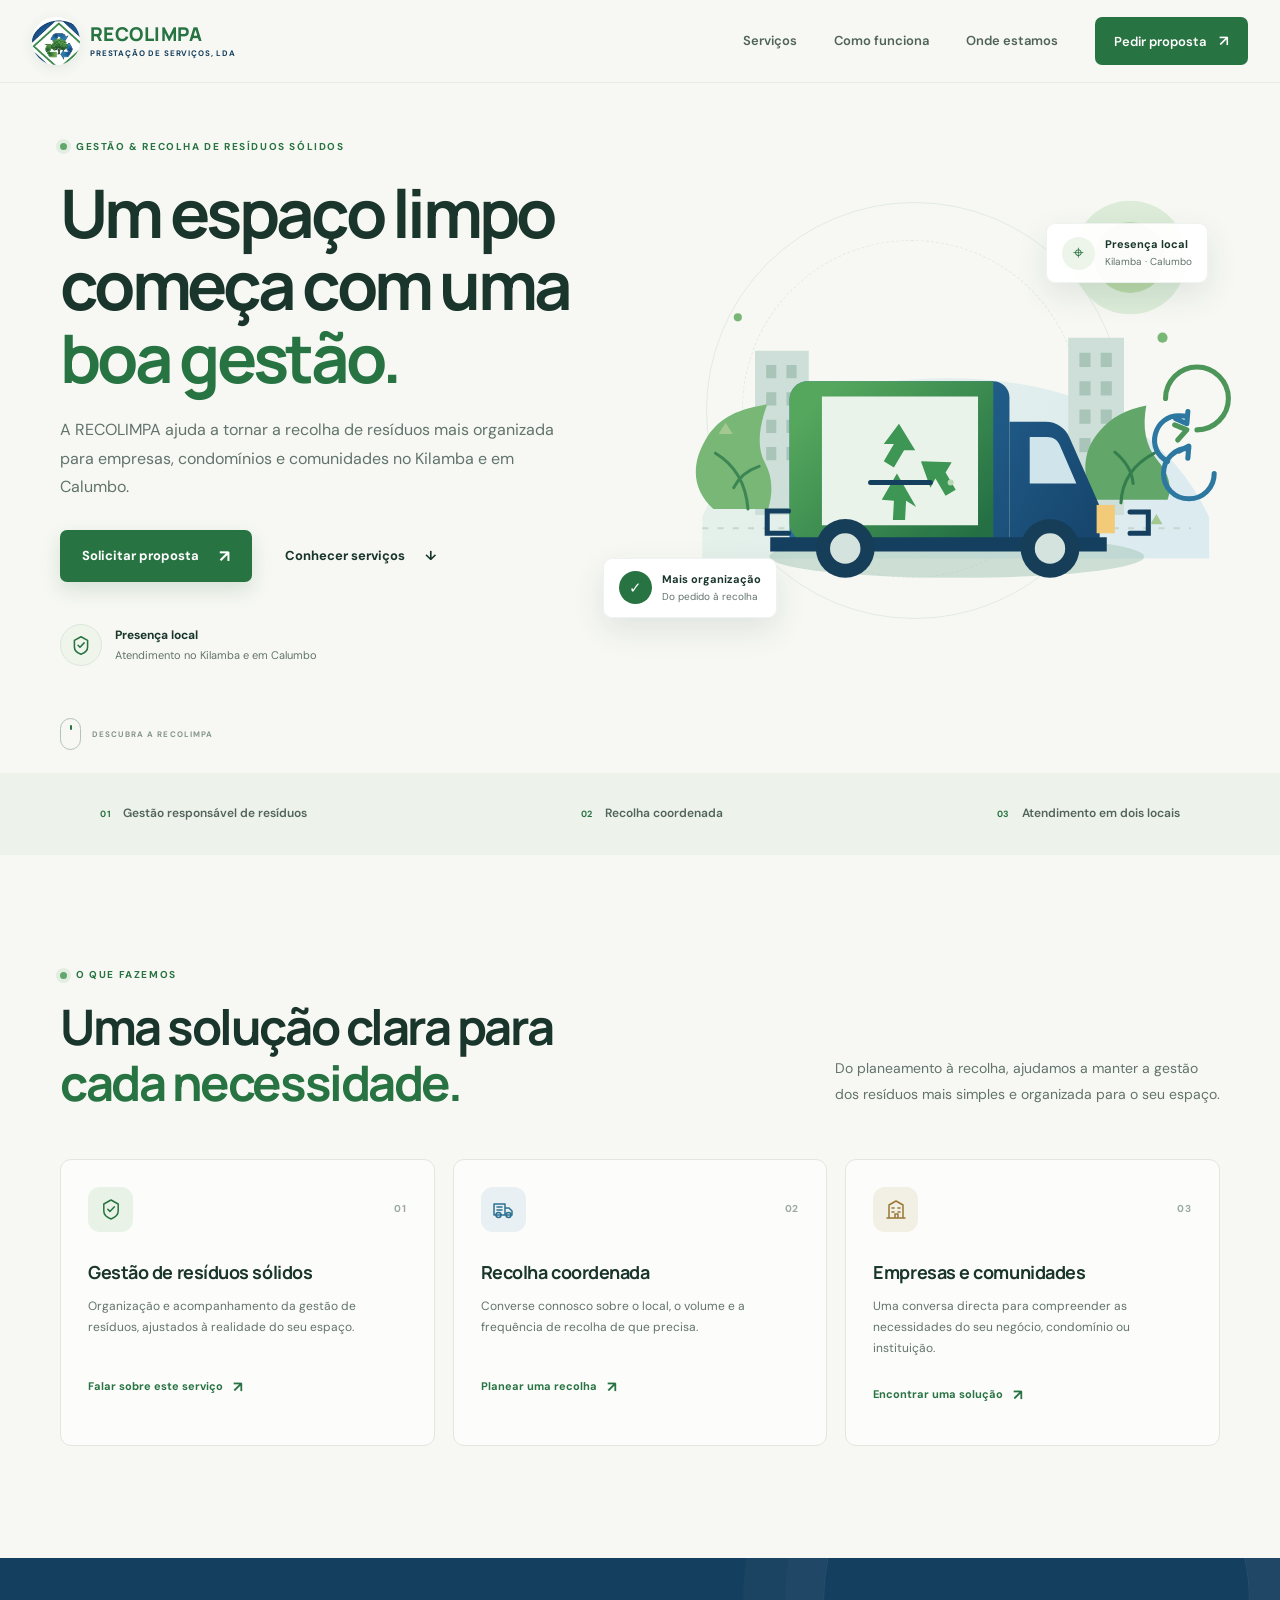
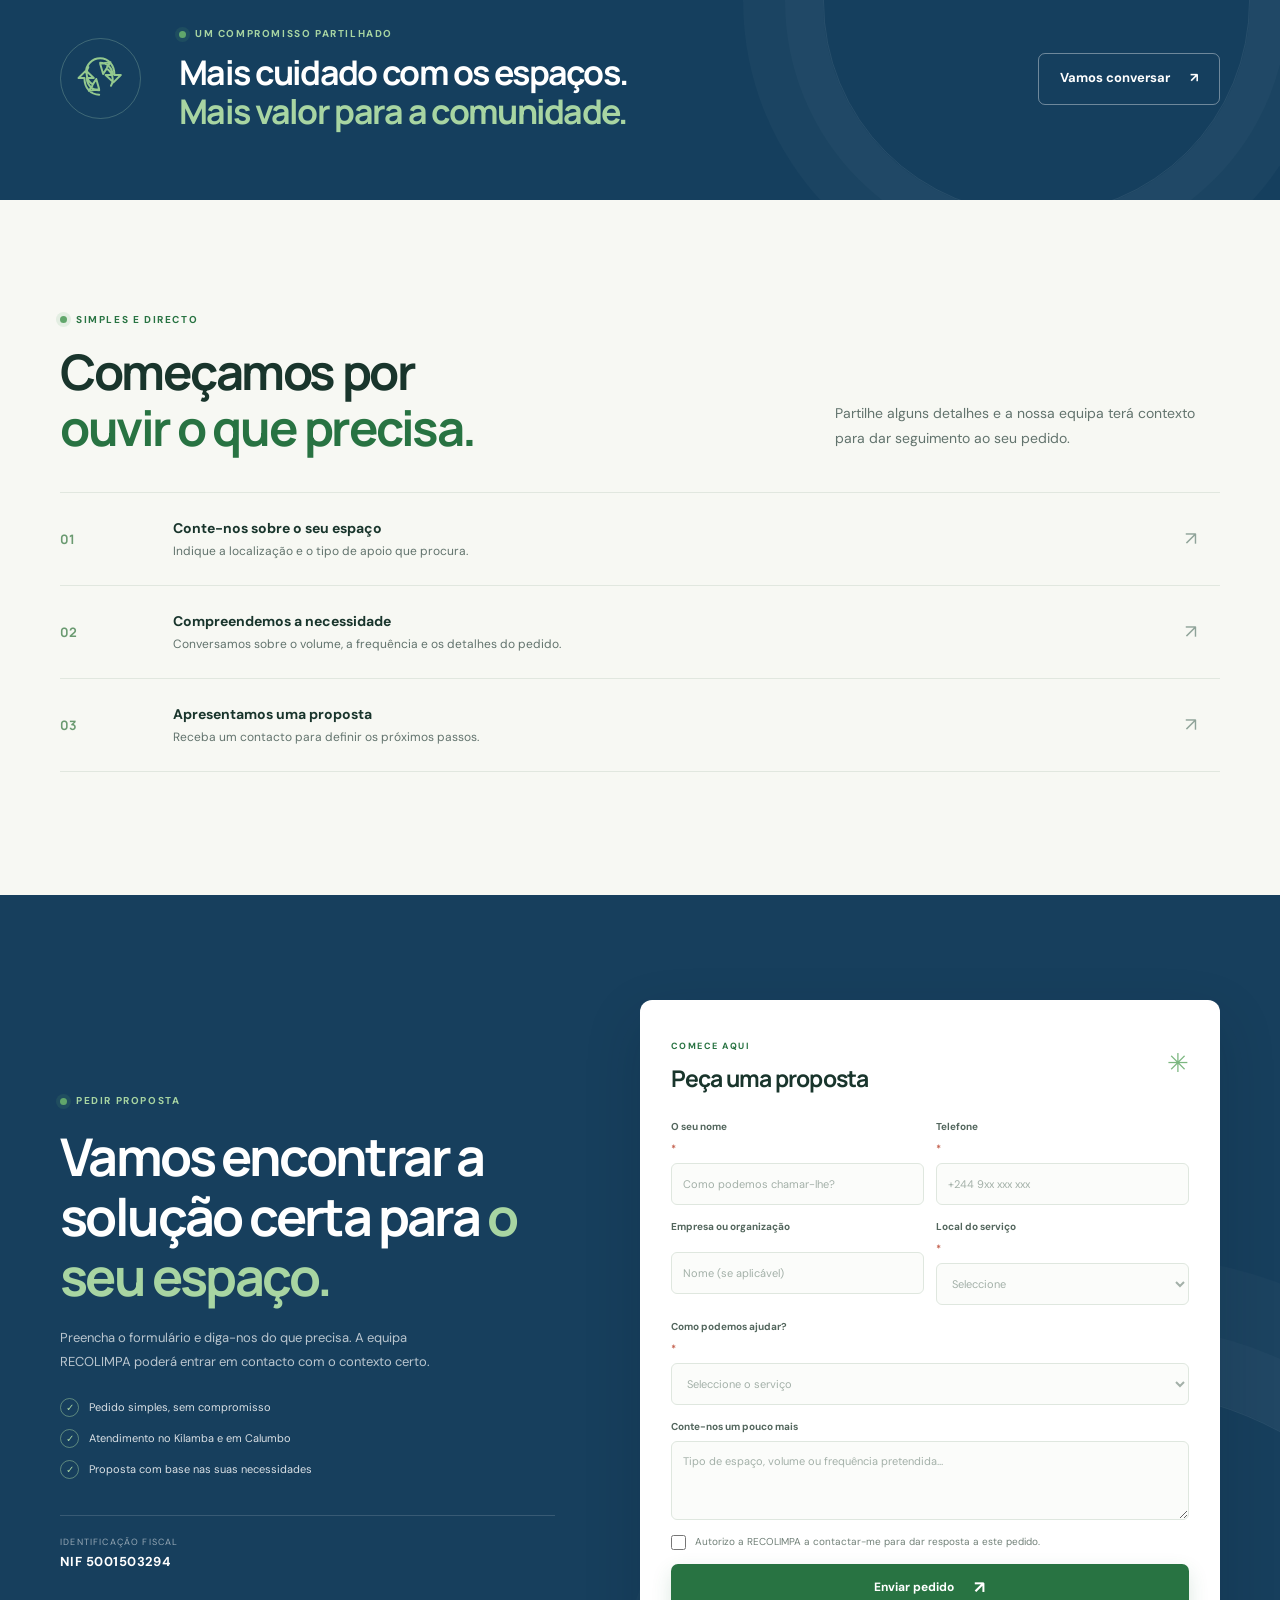
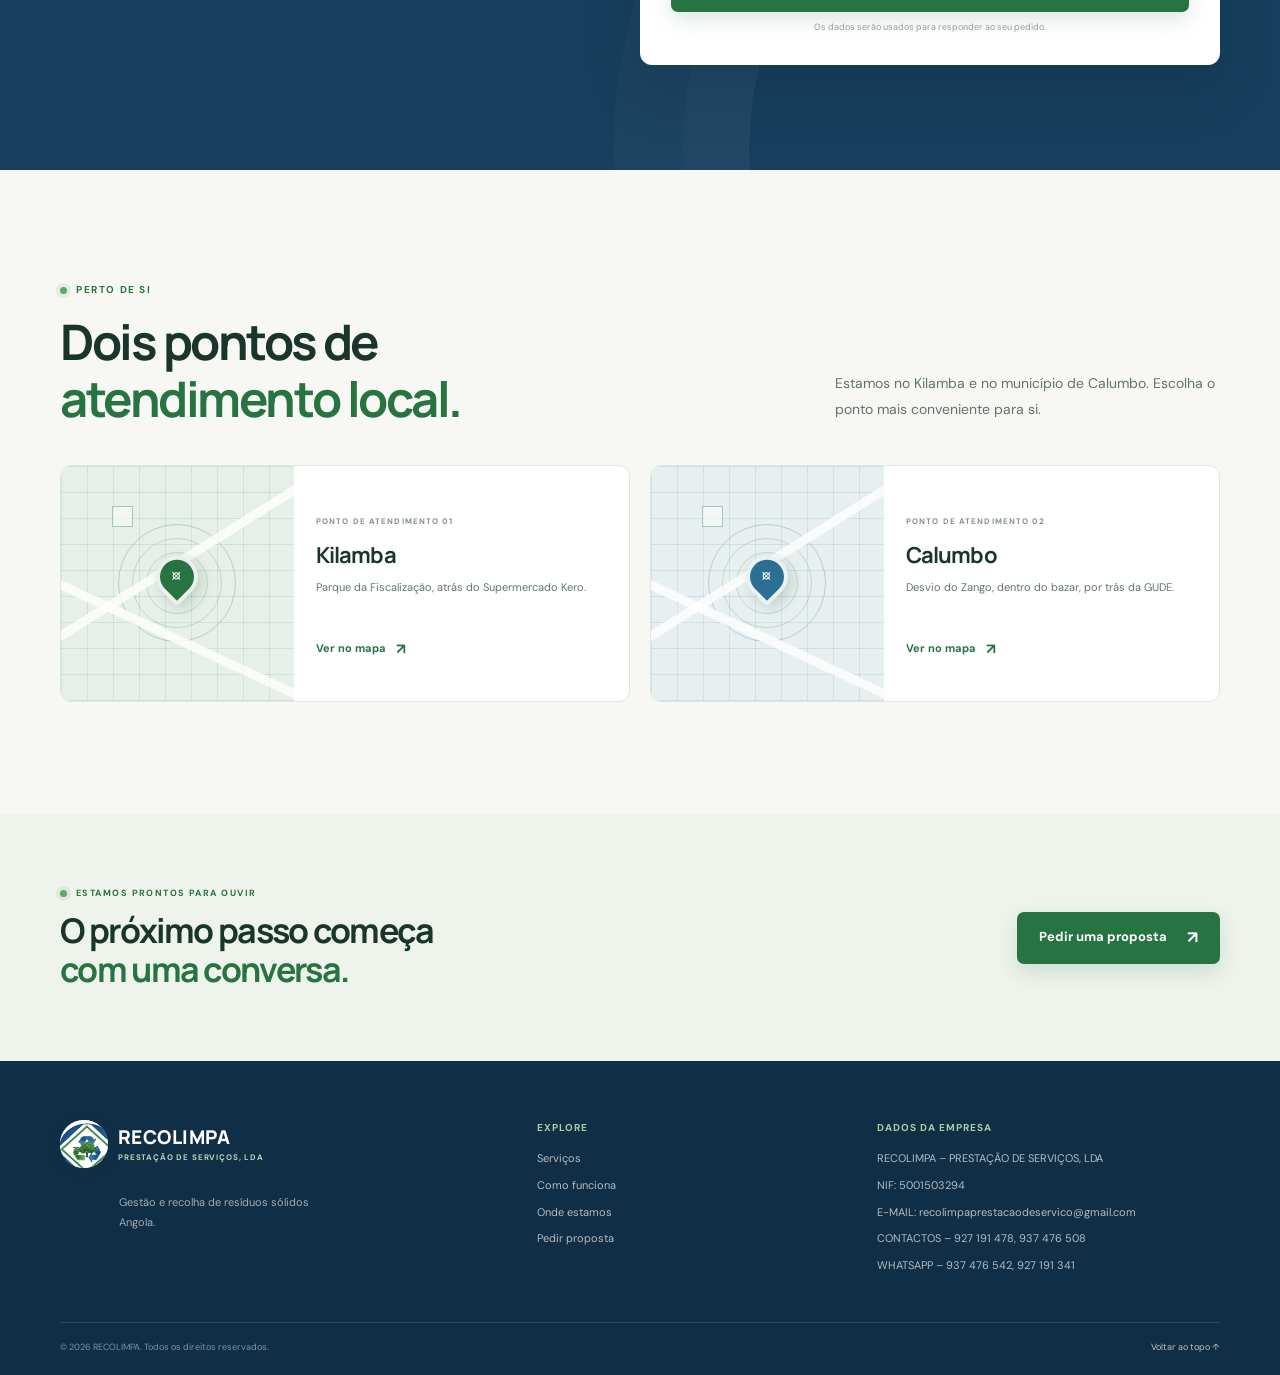
==== commit 95fa3274: "Add files via upload" ====
--- a/recolimpa-site/index.html
+++ b/recolimpa-site/index.html
@@ -6,29 +6,35 @@
   <meta name="theme-color" content="#f7f8f3">
   <meta name="description" content="A RECOLIMPA presta serviços de gestão e recolha de resíduos sólidos no Kilamba e em Calumbo. Peça uma proposta para a sua empresa, condomínio ou comunidade.">
   <title>RECOLIMPA — Gestão e recolha de resíduos sólidos</title>
-  <link rel="icon" type="image/jpeg" href="assets/logo-mark.jpg">
+  <link rel="icon" type="image/jpeg" href="assets/Logo.png">
   <link rel="preconnect" href="https://fonts.googleapis.com">
   <link rel="preconnect" href="https://fonts.gstatic.com" crossorigin>
   <link href="https://fonts.googleapis.com/css2?family=DM+Sans:wght@400;500;600;700&family=Manrope:wght@400;500;600;700;800&display=swap" rel="stylesheet">
   <link rel="stylesheet" href="styles.css">
 </head>
+
 <body>
   <a class="skip-link" href="#conteudo">Saltar para o conteúdo</a>
   <header class="site-header" id="topo">
     <div class="nav-wrap">
       <a class="brand" href="#topo" aria-label="RECOLIMPA — página inicial">
-        <span class="brand-mark"><img src="assets/logo-mark.jpg" alt=""></span>
-        <span class="brand-copy"><strong>RECOLIMPA</strong><small>PRESTAÇÃO DE SERVIÇO, LDA</small></span>
+        <span class="brand-mark"><img class="logo" src="assets/logo-mark.jpg" alt=""></span>
+        <span class="brand-copy"><strong>RECOLIMPA</strong><small>PRESTAÇÃO DE SERVIÇOS, LDA</small></span>
       </a>
-      <button class="menu-toggle" type="button" aria-expanded="false" aria-controls="main-nav" aria-label="Abrir menu"><span></span><span></span></button>
+      <button class="menu-toggle" type="button" aria-expanded="false" aria-controls="main-nav" aria-label="Abrir menu">
+        <span></span>
+        <span></span>
+      </button>
       <nav class="main-nav" id="main-nav" aria-label="Navegação principal">
         <a href="#servicos">Serviços</a><a href="#processo">Como funciona</a><a href="#localizacao">Onde estamos</a>
         <a class="nav-cta" href="#pedido">Pedir proposta <span aria-hidden="true">↗</span></a>
       </nav>
     </div>
   </header>
+
   <main id="conteudo">
     <section class="hero section-shell">
+
       <div class="hero-copy reveal">
         <div class="eyebrow"><span class="eyebrow-dot"></span> GESTÃO & RECOLHA DE RESÍDUOS SÓLIDOS</div>
         <h1>Um espaço limpo começa com uma <em>boa gestão.</em></h1>
@@ -36,6 +42,7 @@
         <div class="hero-actions"><a class="button button-primary" href="#pedido">Solicitar proposta <span aria-hidden="true">↗</span></a><a class="button button-quiet" href="#servicos">Conhecer serviços <span aria-hidden="true">↓</span></a></div>
         <div class="hero-proof"><span class="proof-icon" aria-hidden="true"><svg viewBox="0 0 24 24"><path d="M12 3 4.8 7v7.1c0 4.1 3 6.4 7.2 7.9 4.2-1.5 7.2-3.8 7.2-7.9V7L12 3Z"/><path d="m8.8 12.3 2.1 2.1 4.5-4.7"/></svg></span><p><strong>Presença local</strong><span>Atendimento no Kilamba e em Calumbo</span></p></div>
       </div>
+
       <div class="hero-visual reveal" role="img" aria-label="Ilustração de um camião de recolha de resíduos num ambiente urbano verde">
         <div class="visual-orbit orbit-one"></div><div class="visual-orbit orbit-two"></div>
         <svg class="city-art" viewBox="0 0 680 540" fill="none" xmlns="http://www.w3.org/2000/svg" aria-hidden="true">
@@ -61,9 +68,16 @@
         <div class="visual-tag tag-location"><span class="tag-pin" aria-hidden="true">⌖</span><span><b>Presença local</b><small>Kilamba · Calumbo</small></span></div>
         <div class="visual-tag tag-service"><span class="tag-check" aria-hidden="true">✓</span><span><b>Mais organização</b><small>Do pedido à recolha</small></span></div>
       </div>
+
       <a class="scroll-cue" href="#servicos" aria-label="Descer para os serviços"><span></span> DESCUBRA A RECOLIMPA</a>
+
     </section>
-    <section class="benefit-bar" aria-label="Vantagens"><div class="benefit-inner"><span><i class="benefit-symbol">01</i> Gestão responsável de resíduos</span><span><i class="benefit-symbol">02</i> Recolha coordenada</span><span><i class="benefit-symbol">03</i> Atendimento em dois locais</span></div></section>
+
+    <section class="benefit-bar" aria-label="Vantagens">
+      <div class="benefit-inner">
+        <span><i class="benefit-symbol">01</i> Gestão responsável de resíduos</span><span><i class="benefit-symbol">02</i> Recolha coordenada</span><span><i class="benefit-symbol">03</i> Atendimento em dois locais</span>
+      </div>
+    </section>
 
     <section class="services section-shell section-pad" id="servicos">
       <div class="section-heading reveal"><div><div class="eyebrow"><span class="eyebrow-dot"></span> O QUE FAZEMOS</div><h2>Uma solução clara para<br><em>cada necessidade.</em></h2></div><p>Do planeamento à recolha, ajudamos a manter a gestão dos resíduos mais simples e organizada para o seu espaço.</p></div>
@@ -73,6 +87,7 @@
         <article class="service-card reveal"><div class="card-topline"><span class="card-icon icon-sand"><svg viewBox="0 0 24 24"><path d="M3 21h18M5 21V8l7-4 7 4v13M8 11h2m4 0h2m-8 4h2m4 0h2m-5 6v-4h3v4"/></svg></span><span class="card-number">03</span></div><h3>Empresas e comunidades</h3><p>Uma conversa directa para compreender as necessidades do seu negócio, condomínio ou instituição.</p><a class="text-link" href="#pedido" data-service="Solução para empresa ou comunidade">Encontrar uma solução <span>↗</span></a></article>
       </div>
     </section>
+
     <section class="statement"><div class="statement-inner section-shell reveal"><div class="statement-mark" aria-hidden="true"><svg viewBox="0 0 80 80"><path d="M41 12c14 0 25 11 25 25H52l16 15 15-15H70C70 16 57 3 41 3S12 16 12 32M39 68C25 68 14 57 14 43h14L12 28-3 43H9c0 21 13 34 30 34M17 21c-7 12-3 28 9 35l7-11 6 21-21 3 7-10M63 59c7-12 3-28-9-35l-7 11-6-21 21-3-7 10" transform="translate(5 3) scale(.82)"/></svg></div><div><div class="eyebrow eyebrow-light"><span class="eyebrow-dot"></span> UM COMPROMISSO PARTILHADO</div><h2>Mais cuidado com os espaços.<br><em>Mais valor para a comunidade.</em></h2></div><a class="button button-outline" href="#pedido">Vamos conversar <span aria-hidden="true">↗</span></a></div></section>
     <section class="process section-shell section-pad" id="processo">
       <div class="section-heading reveal"><div><div class="eyebrow"><span class="eyebrow-dot"></span> SIMPLES E DIRECTO</div><h2>Começamos por<br><em>ouvir o que precisa.</em></h2></div><p>Partilhe alguns detalhes e a nossa equipa terá contexto para dar seguimento ao seu pedido.</p></div>
@@ -94,6 +109,7 @@
         </div>
       </div>
     </section>
+
     <section class="locations section-shell section-pad" id="localizacao">
       <div class="section-heading reveal"><div><div class="eyebrow"><span class="eyebrow-dot"></span> PERTO DE SI</div><h2>Dois pontos de<br><em>atendimento local.</em></h2></div><p>Estamos no Kilamba e no município de Calumbo. Escolha o ponto mais conveniente para si.</p></div>
       <div class="location-grid">
@@ -101,12 +117,53 @@
         <article class="location-card reveal"><div class="location-art location-art-two" aria-hidden="true"><span class="map-ring"></span><span class="map-pin">⌖</span><span class="map-road road-one"></span><span class="map-road road-two"></span><span class="map-square"></span></div><div class="location-info"><span class="location-label">PONTO DE ATENDIMENTO 02</span><h3>Calumbo</h3><p>Desvio do Zango, dentro do bazar, por trás da GUDE.</p><a class="text-link" href="https://www.google.com/maps/search/?api=1&query=Desvio+do+Zango+dentro+do+bazar+atr%C3%A1s+da+GUDE+Calumbo+Luanda" target="_blank" rel="noopener noreferrer">Ver no mapa <span>↗</span></a></div></article>
       </div>
     </section>
-    <section class="last-call"><div class="last-call-inner section-shell reveal"><div><span class="eyebrow"><span class="eyebrow-dot"></span> ESTAMOS PRONTOS PARA OUVIR</span><h2>O próximo passo começa<br><em>com uma conversa.</em></h2></div><a class="button button-primary" href="#pedido">Pedir uma proposta <span aria-hidden="true">↗</span></a></div></section>
+    
+    <section class="last-call">
+      <div class="last-call-inner section-shell reveal">
+        <div><span class="eyebrow"><span class="eyebrow-dot"></span> ESTAMOS PRONTOS PARA OUVIR</span><h2>O próximo passo começa<br><em>com uma conversa.</em></h2>
+        </div><a class="button button-primary" href="#pedido">Pedir uma proposta <span aria-hidden="true">↗</span></a>
+      </div>
+    </section>
+
   </main>
+
   <footer class="site-footer">
-    <div class="footer-main section-shell"><div class="footer-brand"><a class="brand brand-footer" href="#topo"><span class="brand-mark"><img src="assets/logo-mark.jpg" alt=""></span><span class="brand-copy"><strong>RECOLIMPA</strong><small>PRESTAÇÃO DE SERVIÇO, LDA</small></span></a><p>Gestão e recolha de resíduos sólidos<br>no Kilamba e em Calumbo.</p></div><div class="footer-links"><strong>Explore</strong><a href="#servicos">Serviços</a><a href="#processo">Como funciona</a><a href="#localizacao">Onde estamos</a><a href="#pedido">Pedir proposta</a></div><div class="footer-company"><strong>Dados da empresa</strong><span>RECOLIMPA – PRESTAÇÃO DE SERVIÇO LDA</span><span>NIF 5001503294</span></div></div>
-    <div class="footer-bottom section-shell"><span>© <span id="year">2026</span> RECOLIMPA. Todos os direitos reservados.</span><a href="#topo">Voltar ao topo ↑</a></div>
+    <div class="footer-main section-shell">
+      
+      <div class="footer-brand">
+        <a class="brand brand-footer" href="#topo">
+          <span class="brand-mark"><img src="assets/logo-mark.jpg" alt=""></span>
+          <span class="brand-copy"><strong>RECOLIMPA</strong><small>PRESTAÇÃO DE SERVIÇOS, LDA</small></span>
+        </a>
+        <p>Gestão e recolha de resíduos sólidos<br>Angola.</p>
+      </div>
+
+      <div class="footer-links">
+        <strong>Explore</strong>
+        <a href="#servicos">Serviços</a>
+        <a href="#processo">Como funciona</a>
+        <a href="#localizacao">Onde estamos</a>
+        <a href="#pedido">Pedir proposta</a>
+      </div>
+
+      <div class="footer-company">
+        <strong>Dados da empresa</strong>
+        <span>RECOLIMPA – PRESTAÇÃO DE SERVIÇOS, LDA</span>
+        <span>NIF: 5001503294</span>
+        <span>E-MAIL: recolimpaprestacaodeservico@gmail.com</span>
+        <span>CONTACTOS – 927 191 478, 937 476 508</span>
+        <span>WHATSAPP – 937 476 542, 927 191 341</span>
+      </div>
+
+    </div>
+
+    <div class="footer-bottom section-shell">
+      <span>© <span id="year">2026</span> RECOLIMPA. Todos os direitos reservados.</span>
+      <a href="#topo">Voltar ao topo ↑</a>
+    </div>
+    
   </footer>
+
   <script src="script.js"></script>
 </body>
 </html>
--- a/recolimpa-site/styles.css
+++ b/recolimpa-site/styles.css
@@ -1,11 +1,249 @@
-:root{--green:#287342;--deep:#1d5d35;--blue:#153f5e;--ink:#19352c;--muted:#62736d;--paper:#f7f8f3;--line:#e1e7df;--font-body:"DM Sans",Arial,sans-serif;--font-display:"Manrope","DM Sans",sans-serif}
-*{box-sizing:border-box}html{scroll-behavior:smooth;scroll-padding-top:90px}body{margin:0;background:var(--paper);color:var(--ink);font-family:var(--font-body);font-size:16px;line-height:1.6;-webkit-font-smoothing:antialiased}a{color:inherit;text-decoration:none}button,input,select,textarea{font:inherit}::selection{color:#fff;background:var(--green)}.section-shell{width:min(1160px,calc(100% - 64px));margin-inline:auto}.section-pad{padding-block:112px}.skip-link{position:absolute;z-index:1000;top:-50px;left:16px;padding:10px 16px;background:#fff;border-radius:8px;color:var(--blue)}.skip-link:focus{top:12px}
-.site-header{position:sticky;z-index:50;top:0;background:rgba(247,248,243,.91);border-bottom:1px solid rgba(30,68,49,.07);backdrop-filter:blur(18px)}.nav-wrap{width:min(1280px,calc(100% - 64px));height:82px;margin:auto;display:flex;align-items:center;justify-content:space-between}.brand{display:inline-flex;align-items:center;gap:10px;flex:0 0 auto}.brand-mark{position:relative;display:grid;width:48px;height:48px;place-items:center;overflow:hidden;border-radius:50%;background:#fff;box-shadow:0 3px 14px rgba(25,61,43,.09)}.brand-mark img{width:56px;height:56px;max-width:none;object-fit:cover}.brand-copy{display:flex;flex-direction:column;line-height:1.14}.brand-copy strong{color:var(--green);font-family:var(--font-display);font-size:19px;font-weight:800;letter-spacing:.025em}.brand-copy small{margin-top:4px;color:var(--blue);font-size:8px;font-weight:700;letter-spacing:.105em}.main-nav{display:flex;align-items:center;gap:37px;color:#50635b;font-size:13px;font-weight:600}.main-nav>a:not(.nav-cta){transition:color .2s}.main-nav>a:not(.nav-cta):hover,.footer-links a:hover{color:var(--green)}.nav-cta{padding:12px 19px;background:var(--green);color:#fff;border-radius:7px;transition:background .2s,transform .2s}.nav-cta:hover,.button-primary:hover{background:var(--deep);transform:translateY(-2px)}.nav-cta span{margin-left:10px;font-size:15px}.menu-toggle{display:none}
-.hero{position:relative;min-height:690px;display:grid;grid-template-columns:.98fr 1.02fr;align-items:center;padding-top:50px;padding-bottom:76px}.hero-copy{position:relative;z-index:2;max-width:560px;padding-bottom:25px}.eyebrow{display:flex;align-items:center;gap:9px;color:var(--green);font-size:10px;font-weight:700;letter-spacing:.16em}.eyebrow-dot{width:7px;height:7px;flex:0 0 7px;border-radius:50%;background:#61a66b;box-shadow:0 0 0 4px rgba(97,166,107,.13)}h1,h2,h3,p{margin-top:0}.hero h1{max-width:570px;margin:22px 0 21px;font-family:var(--font-display);font-size:clamp(45px,5.4vw,67px);font-weight:700;line-height:1.085;letter-spacing:-.055em}h1 em,h2 em{color:var(--green);font-style:normal}.hero-lede{max-width:500px;margin-bottom:28px;color:var(--muted);font-size:16px;line-height:1.8}.hero-actions{display:flex;align-items:center;flex-wrap:wrap;gap:11px}.button{display:inline-flex;min-height:52px;align-items:center;justify-content:center;gap:20px;padding:0 21px;border:1px solid transparent;border-radius:7px;font-size:13px;font-weight:700;transition:transform .2s,background .2s,border .2s;cursor:pointer}.button-primary{background:var(--green);color:#fff;box-shadow:0 8px 20px rgba(40,115,66,.16)}.button-primary span{font-size:17px}.button-quiet{color:var(--ink)}.button-quiet:hover{background:#fff;border-color:var(--line)}.hero-proof{display:flex;align-items:center;gap:13px;margin-top:42px}.proof-icon{display:grid;width:42px;height:42px;place-items:center;border:1px solid #dce7da;border-radius:50%;background:#f0f5ec}.proof-icon svg{width:22px;fill:none;stroke:var(--green);stroke-width:1.7;stroke-linecap:round;stroke-linejoin:round}.hero-proof p{display:flex;flex-direction:column;gap:1px;margin:0;font-size:11px}.hero-proof strong{font-size:12px}.hero-proof p span{color:var(--muted)}.hero-visual{position:relative;min-width:0;margin-left:-13px}.city-art{position:relative;z-index:1;display:block;width:114%;max-width:700px;margin-left:-2%;overflow:visible}.visual-orbit{position:absolute;top:11%;left:15%;width:69%;aspect-ratio:1;border:1px solid rgba(74,141,91,.12);border-radius:50%}.orbit-two{top:18%;left:21%;width:56%;border-style:dashed}.visual-tag{position:absolute;z-index:2;display:flex;align-items:center;gap:10px;padding:12px 15px;border:1px solid rgba(39,77,53,.07);border-radius:9px;background:rgba(255,255,255,.95);box-shadow:0 12px 32px rgba(23,61,45,.1);animation:float 5.5s ease-in-out infinite}.visual-tag span:not(.tag-pin):not(.tag-check){display:flex;flex-direction:column}.visual-tag b{color:var(--ink);font-size:11px}.visual-tag small{color:var(--muted);font-size:10px}.tag-location{top:15%;right:2%}.tag-service{bottom:13%;left:-2%;animation-delay:-2.2s}.tag-pin,.tag-check{display:grid;width:33px;height:33px;place-items:center;border-radius:50%}.tag-pin{background:#edf5eb;color:var(--green);font-size:19px}.tag-check{background:var(--green);color:#fff;font-size:15px}.scroll-cue{position:absolute;bottom:23px;left:0;display:flex;align-items:center;gap:11px;color:#86948e;font-size:8px;font-weight:700;letter-spacing:.14em}.scroll-cue span{position:relative;width:21px;height:32px;border:1px solid #b4c2b8;border-radius:12px}.scroll-cue span:after{position:absolute;top:6px;left:9px;width:2px;height:5px;border-radius:2px;background:var(--green);content:"";animation:scroll-dot 1.6s ease-in-out infinite}
-.benefit-bar{background:#edf2eb}.benefit-inner{width:min(1080px,calc(100% - 64px));min-height:82px;margin:auto;display:flex;align-items:center;justify-content:space-between;gap:20px}.benefit-inner>span{display:flex;align-items:center;gap:12px;color:#52645b;font-size:12px;font-weight:600}.benefit-symbol{color:var(--green);font-size:9px;font-style:normal;font-weight:700;letter-spacing:.08em}
-.section-heading{display:flex;align-items:end;justify-content:space-between;gap:60px;margin-bottom:47px}.section-heading h2,.statement h2,.lead-copy h2,.last-call h2{margin:16px 0 0;font-family:var(--font-display);font-size:clamp(35px,4.2vw,49px);font-weight:700;line-height:1.15;letter-spacing:-.05em}.section-heading>p{max-width:385px;margin:0 0 5px;color:var(--muted);font-size:14px;line-height:1.8}.service-grid{display:grid;grid-template-columns:repeat(3,1fr);gap:18px}.service-card{min-height:287px;padding:27px 27px 24px;border:1px solid var(--line);border-radius:11px;background:rgba(255,255,255,.68);transition:transform .25s,box-shadow .25s,border-color .25s}.service-card:hover{transform:translateY(-5px);border-color:#c8d9c9;box-shadow:0 20px 44px rgba(27,62,43,.08)}.card-topline{display:flex;align-items:center;justify-content:space-between;margin-bottom:26px}.card-icon{display:grid;width:45px;height:45px;place-items:center;border-radius:12px}.card-icon svg{width:24px;fill:none;stroke:currentColor;stroke-width:1.5;stroke-linecap:round;stroke-linejoin:round}.icon-green{background:#e8f2e6;color:var(--green)}.icon-blue{background:#e8f0f3;color:#2b7092}.icon-sand{background:#f2efe5;color:#987735}.card-number{color:#9aa9a1;font-size:10px;font-weight:700;letter-spacing:.09em}.service-card h3{margin:0 0 10px;font-family:var(--font-display);font-size:18px;letter-spacing:-.025em}.service-card p{min-height:55px;margin-bottom:21px;color:var(--muted);font-size:12px;line-height:1.75}.text-link{display:inline-flex;align-items:center;gap:10px;color:var(--green);font-size:11px;font-weight:700}.text-link span{font-size:15px;transition:transform .2s}.text-link:hover span{transform:translate(3px,-2px)}
-.statement{overflow:hidden;background:var(--blue);color:#fff}.statement-inner{position:relative;min-height:242px;display:flex;align-items:center;gap:38px}.statement-inner:after{position:absolute;top:-170px;right:-30px;width:425px;height:425px;border:1px solid rgba(255,255,255,.08);border-radius:50%;box-shadow:0 0 0 38px rgba(255,255,255,.025),0 0 0 80px rgba(255,255,255,.025);content:""}.statement-mark{position:relative;z-index:1;display:grid;width:81px;height:81px;flex:0 0 81px;place-items:center;border:1px solid rgba(187,225,190,.25);border-radius:50%}.statement-mark svg{width:48px;fill:none;stroke:#94c98e;stroke-linecap:round;stroke-linejoin:round;stroke-width:4}.eyebrow-light{color:#a8d5a2}.statement h2{position:relative;z-index:1;margin-top:11px;font-size:34px}.statement h2 em{color:#a8d5a2}.button-outline{position:relative;z-index:2;flex:0 0 auto;margin-left:auto;border-color:rgba(255,255,255,.38);color:#fff}.button-outline:hover{background:rgba(255,255,255,.1);transform:translateY(-2px)}
-.process{padding-bottom:123px}.process .section-heading{margin-bottom:36px}.process-list{border-top:1px solid var(--line)}.process-step{display:grid;grid-template-columns:95px 1fr 35px;align-items:center;gap:18px;min-height:93px;border-bottom:1px solid var(--line);transition:padding .2s,background .2s}.process-step:hover{padding-inline:12px;background:rgba(255,255,255,.45)}.step-count{color:#6a9a70;font-family:var(--font-display);font-size:13px;font-weight:700}.process-step h3{margin:0 0 3px;font-size:14px;font-weight:700}.process-step p{margin:0;color:var(--muted);font-size:12px}.step-arrow{color:#8fa399;font-size:19px}
+:root{
+    --green:#287342;
+    --deep:#1d5d35;
+    --blue:#153f5e;
+    --ink:#19352c;
+    --muted:#62736d;
+    --paper:#f7f8f3;
+    --line:#e1e7df;
+    --font-body:"DM Sans",Arial,sans-serif;
+    --font-display:"Manrope","DM Sans",sans-serif
+}
+
+*{box-sizing:border-box
+}
+html{scroll-behavior:smooth;
+    scroll-padding-top:90px
+}
+body{margin:0;
+    background:var(--paper);color:var(--ink);
+    font-family:var(--font-body);
+    font-size:16px;
+    line-height:1.6;
+    -webkit-font-smoothing:antialiased
+}
+a{color:inherit;text-decoration:none
+}
+button,input,select,textarea{
+    font:inherit
+}
+::selection{color:#fff;background:var(--green)
+}
+.section-shell{width:min(1160px,calc(100% - 64px));margin-inline:auto
+}
+.section-pad{padding-block:112px
+}
+.skip-link{
+    position:absolute;
+    z-index:1000;
+    top:-50px;
+    left:16px;
+    padding:10px 16px;
+    background:#fff;
+    border-radius:8px;
+    color:var(--blue)
+}
+.skip-link:focus{top:12px}
+.site-header{position:sticky;
+    z-index:50;
+    top:0;
+    background:rgba(247,248,243,.91);
+    border-bottom:1px solid rgba(30,68,49,.07);
+    backdrop-filter:blur(18px)}
+    .nav-wrap{
+        width:min(1280px,calc(100% - 64px));
+        height:82px;
+        margin:auto;
+        display:flex;
+        align-items:center;
+        justify-content:space-between
+    }
+    .brand{
+        display:inline-flex;
+        align-items:center;
+        gap:10px;
+        flex:0 0 auto
+    }.brand-mark{position:relative;display:grid;width:48px;height:48px;place-items:center;overflow:hidden;border-radius:50%;background:#fff;box-shadow:0 3px 14px rgba(25,61,43,.09)}.brand-mark img{width:56px;height:56px;max-width:none;object-fit:cover}.brand-copy{display:flex;flex-direction:column;line-height:1.14}.brand-copy strong{color:var(--green);font-family:var(--font-display);font-size:19px;font-weight:800;letter-spacing:.025em}.brand-copy small{margin-top:4px;color:var(--blue);font-size:8px;font-weight:700;letter-spacing:.105em}.main-nav{display:flex;align-items:center;gap:37px;color:#50635b;font-size:13px;font-weight:600}.main-nav>a:not(.nav-cta){transition:color .2s}.main-nav>a:not(.nav-cta):hover,.footer-links a:hover{color:var(--green)}.nav-cta{padding:12px 19px;background:var(--green);color:#fff;border-radius:7px;transition:background .2s,transform .2s}.nav-cta:hover,.button-primary:hover{background:var(--deep);transform:translateY(-2px)}.nav-cta span{margin-left:10px;font-size:15px}.menu-toggle{display:none}
+.hero{position:relative;
+    min-height:690px;
+    display:grid;
+    grid-template-columns:.98fr 1.02fr;
+    align-items:center;
+    padding-top:50px;
+    padding-bottom:76px
+}
+.hero-copy{
+    position:relative;
+    z-index:2;
+    max-width:560px;
+    padding-bottom:25px
+}
+.eyebrow{
+    display:flex;
+    align-items:center;
+    gap:9px;
+    color:var(--green);
+    font-size:10px;
+    font-weight:700;
+    letter-spacing:.16em
+}
+.eyebrow-dot{
+    width:7px;
+    height:7px;
+    flex:0 0 7px;
+    border-radius:50%;
+    background:#61a66b;
+    box-shadow:0 0 0 4px rgba(97,166,107,.13)
+}
+h1,h2,h3,p{margin-top:0}
+.hero h1{
+    max-width:570px;
+    margin:22px 0 21px;
+    font-family:var(--font-display);
+    font-size:clamp(45px,5.4vw,67px);
+    font-weight:700;
+    line-height:1.085;
+    letter-spacing:-.055em
+}
+h1 em,h2 em{
+    color:var(--green);
+    font-style:normal
+}
+.hero-lede{
+    max-width:500px;
+    margin-bottom:28px;
+    color:var(--muted);
+    font-size:16px;
+    line-height:1.8
+}
+.hero-actions{
+    display:flex;
+    align-items:center;
+    flex-wrap:wrap;
+    gap:11px
+}
+.button{
+    display:inline-flex;
+    min-height:52px;
+    align-items:center;
+    justify-content:center;
+    gap:20px;
+    padding:0 21px;
+    border:1px solid transparent;
+    border-radius:7px;
+    font-size:13px;
+    font-weight:700;
+    transition:transform .2s,background .2s,border .2s;
+    cursor:pointer
+}
+.button-primary{
+    background:var(--green);
+    color:#fff;
+    box-shadow:0 8px 20px rgba(40,115,66,.16)
+}
+.button-primary span{font-size:17px}
+.button-quiet{color:var(--ink)
+}
+.button-quiet:hover{
+    background:#fff;border-color:var(--line)
+}
+.hero-proof{
+    display:flex;
+    align-items:center;
+    gap:13px;
+    margin-top:42px
+}
+.proof-icon{
+    display:grid;
+    width:42px;
+    height:42px;
+    place-items:center;
+    border:1px solid #dce7da;
+    border-radius:50%;background:#f0f5ec}.proof-icon svg{width:22px;fill:none;stroke:var(--green);stroke-width:1.7;stroke-linecap:round;stroke-linejoin:round}.hero-proof p{display:flex;flex-direction:column;gap:1px;margin:0;font-size:11px}.hero-proof strong{font-size:12px}.hero-proof p span{color:var(--muted)}.hero-visual{position:relative;min-width:0;margin-left:-13px}.city-art{position:relative;z-index:1;display:block;width:114%;max-width:700px;margin-left:-2%;overflow:visible}.visual-orbit{position:absolute;top:11%;left:15%;width:69%;aspect-ratio:1;border:1px solid rgba(74,141,91,.12);border-radius:50%}.orbit-two{top:18%;left:21%;width:56%;border-style:dashed}.visual-tag{position:absolute;z-index:2;display:flex;align-items:center;gap:10px;padding:12px 15px;border:1px solid rgba(39,77,53,.07);border-radius:9px;background:rgba(255,255,255,.95);box-shadow:0 12px 32px rgba(23,61,45,.1);animation:float 5.5s ease-in-out infinite}.visual-tag span:not(.tag-pin):not(.tag-check){display:flex;flex-direction:column}.visual-tag b{color:var(--ink);font-size:11px}.visual-tag small{color:var(--muted);font-size:10px}.tag-location{top:15%;right:2%}.tag-service{bottom:13%;left:-2%;animation-delay:-2.2s}.tag-pin,.tag-check{display:grid;width:33px;height:33px;place-items:center;border-radius:50%}.tag-pin{background:#edf5eb;color:var(--green);font-size:19px}.tag-check{background:var(--green);color:#fff;font-size:15px}.scroll-cue{position:absolute;bottom:23px;left:0;display:flex;align-items:center;gap:11px;color:#86948e;font-size:8px;font-weight:700;letter-spacing:.14em}.scroll-cue span{position:relative;width:21px;height:32px;border:1px solid #b4c2b8;border-radius:12px}.scroll-cue span:after{position:absolute;top:6px;left:9px;width:2px;height:5px;border-radius:2px;background:var(--green);content:"";animation:scroll-dot 1.6s ease-in-out infinite}
+.benefit-bar{
+    background:#edf2eb
+}
+.benefit-inner{
+    width:min(1080px,calc(100% - 64px));
+    min-height:82px;
+    margin:auto;
+    display:flex;
+    align-items:center;
+    justify-content:space-between;
+    gap:20px}
+.benefit-inner>span{
+    display:flex;
+    align-items:center;
+    gap:12px;
+        color:#52645b;
+        font-size:12px;
+        font-weight:600
+}
+.benefit-symbol{
+    color:var(--green);
+    font-size:9px;
+    font-style:normal;
+    font-weight:700;
+    letter-spacing:.08em
+}
+.section-heading{
+    display:flex;
+    align-items:end;
+    justify-content:space-between;
+    gap:60px;
+    margin-bottom:47px
+}
+.section-heading h2,.statement h2,.lead-copy h2,.last-call h2{
+    margin:16px 0 0;
+    font-family:var(--font-display);
+    font-size:clamp(35px,4.2vw,49px);
+    font-weight:700;
+    line-height:1.15;
+    letter-spacing:-.05em
+}
+.section-heading>p{
+    max-width:385px;
+    margin:0 0 5px;
+    color:var(--muted);
+    font-size:14px;
+    line-height:1.8
+}
+.service-grid{
+    display:grid;
+    grid-template-columns:repeat(3,1fr);
+    gap:18px
+}
+.service-card{
+    min-height:287px;
+    padding:27px 27px 24px;
+    border:1px solid var(--line);
+    border-radius:11px;
+    background:rgba(255,255,255,.68);
+    transition:transform .25s,box-shadow .25s,border-color .25s
+}
+.service-card:hover{
+    transform:translateY(-5px);
+    border-color:#c8d9c9;
+    box-shadow:0 20px 44px rgba(27,62,43,.08)
+}
+.card-topline{display:flex;align-items:center;justify-content:space-between;margin-bottom:26px
+}
+.card-icon{display:grid;width:45px;height:45px;place-items:center;border-radius:12px}.card-icon svg{width:24px;fill:none;stroke:currentColor;stroke-width:1.5;stroke-linecap:round;stroke-linejoin:round}.icon-green{background:#e8f2e6;color:var(--green)}.icon-blue{background:#e8f0f3;color:#2b7092}.icon-sand{background:#f2efe5;color:#987735}.card-number{color:#9aa9a1;font-size:10px;font-weight:700;letter-spacing:.09em}.service-card h3{margin:0 0 10px;font-family:var(--font-display);font-size:18px;letter-spacing:-.025em}.service-card p{min-height:55px;margin-bottom:21px;color:var(--muted);font-size:12px;line-height:1.75}.text-link{display:inline-flex;align-items:center;gap:10px;color:var(--green);font-size:11px;font-weight:700}.text-link span{font-size:15px;transition:transform .2s}.text-link:hover span{transform:translate(3px,-2px)}
+.statement{
+    overflow:hidden;
+    background:var(--blue);color:#fff
+}
+.statement-inner{position:relative;min-height:242px;display:flex;align-items:center;gap:38px}.statement-inner:after{position:absolute;top:-170px;right:-30px;width:425px;height:425px;border:1px solid rgba(255,255,255,.08);border-radius:50%;box-shadow:0 0 0 38px rgba(255,255,255,.025),0 0 0 80px rgba(255,255,255,.025);content:""}.statement-mark{position:relative;z-index:1;display:grid;width:81px;height:81px;flex:0 0 81px;place-items:center;border:1px solid rgba(187,225,190,.25);border-radius:50%}.statement-mark svg{width:48px;fill:none;stroke:#94c98e;stroke-linecap:round;stroke-linejoin:round;stroke-width:4}.eyebrow-light{color:#a8d5a2}.statement h2{position:relative;z-index:1;margin-top:11px;font-size:34px}.statement h2 em{color:#a8d5a2}.button-outline{position:relative;z-index:2;flex:0 0 auto;margin-left:auto;border-color:rgba(255,255,255,.38);color:#fff}.button-outline:hover{background:rgba(255,255,255,.1);transform:translateY(-2px)}
+.process{
+padding-bottom:123px
+}
+.process .section-heading{
+    margin-bottom:36px
+}
+.process-list{
+    border-top:1px solid var(--line)
+}
+.process-step{display:grid;grid-template-columns:95px 1fr 35px;align-items:center;gap:18px;min-height:93px;border-bottom:1px solid var(--line);transition:padding .2s,background .2s}.process-step:hover{padding-inline:12px;background:rgba(255,255,255,.45)}.step-count{color:#6a9a70;font-family:var(--font-display);font-size:13px;font-weight:700}.process-step h3{margin:0 0 3px;font-size:14px;font-weight:700}.process-step p{margin:0;color:var(--muted);font-size:12px}.step-arrow{color:#8fa399;font-size:19px}
 .lead-section{position:relative;overflow:hidden;padding-block:105px;background:#173f5d;color:#fff}.lead-section:before{position:absolute;right:-190px;bottom:-340px;width:720px;height:720px;border:1px solid rgba(255,255,255,.075);border-radius:50%;box-shadow:0 0 0 65px rgba(255,255,255,.022),0 0 0 135px rgba(255,255,255,.02);content:""}.lead-layout{position:relative;z-index:1;display:grid;grid-template-columns:.92fr 1.08fr;align-items:center;gap:85px}.lead-copy{align-self:center}.lead-copy h2{max-width:480px;margin-top:18px;font-size:clamp(37px,4.3vw,52px)}.lead-copy h2 em{color:#a8d5a2}.lead-copy>p{max-width:410px;margin:20px 0 25px;color:rgba(255,255,255,.7);font-size:13px;line-height:1.8}.lead-benefits{display:grid;gap:12px}.lead-benefits>div{display:flex;align-items:center;gap:10px;color:rgba(255,255,255,.84);font-size:11px}.check-round{display:grid;width:19px;height:19px;place-items:center;border:1px solid rgba(168,213,162,.48);border-radius:50%;color:#a8d5a2;font-size:10px}.lead-nif{display:flex;flex-direction:column;gap:2px;margin-top:36px;padding-top:19px;border-top:1px solid rgba(255,255,255,.14)}.lead-nif span{color:rgba(255,255,255,.55);font-size:9px;letter-spacing:.13em;text-transform:uppercase}.lead-nif strong{font-size:13px;letter-spacing:.035em}.form-card{padding:31px;border-radius:12px;background:#fff;color:var(--ink);box-shadow:0 22px 55px rgba(5,25,40,.18)}.form-heading{display:flex;align-items:center;justify-content:space-between;margin-bottom:22px}.form-kicker{color:var(--green);font-size:9px;font-weight:700;letter-spacing:.17em}.form-heading h3{margin:3px 0 0;font-family:var(--font-display);font-size:23px;letter-spacing:-.04em}.form-leaf{color:#7cb780;font-size:26px}.form-card form{display:grid;gap:14px}.form-row{display:grid;grid-template-columns:1fr 1fr;gap:12px}.form-card label{display:grid;gap:6px;color:#53665d;font-size:10px;font-weight:700}.form-card label>span:not(.consent span){color:#c4614e}.form-card input:not([type=checkbox]),.form-card select,.form-card textarea{width:100%;min-width:0;border:1px solid #dfe7df;border-radius:6px;outline:0;background:#fbfcfa;color:var(--ink);font-size:11px;font-weight:400;transition:border-color .2s,box-shadow .2s}.form-card input:not([type=checkbox]),.form-card select{height:42px;padding:0 11px}.form-card textarea{min-height:79px;padding:11px;resize:vertical}.form-card input::placeholder,.form-card textarea::placeholder{color:#a3b0a8}.form-card input:focus,.form-card select:focus,.form-card textarea:focus{border-color:#6fa977;box-shadow:0 0 0 3px rgba(86,153,94,.12)}.form-card select:invalid{color:#a3b0a8}.consent{display:flex!important;align-items:start;gap:9px!important;color:#718078!important;font-size:10px!important;font-weight:400!important;line-height:1.5}.consent input{width:15px;height:15px;margin:1px 0 0;accent-color:var(--green)}.form-submit{width:100%;min-height:48px;border:0;font-size:12px}.form-privacy{margin:-6px 0 0;color:#93a098;text-align:center;font-size:9px}.bot-field{position:absolute;left:-5000px;width:1px;height:1px;overflow:hidden}
 .locations .section-heading{margin-bottom:38px}.location-grid{display:grid;grid-template-columns:1fr 1fr;gap:20px}.location-card{display:grid;grid-template-columns:.82fr 1.18fr;overflow:hidden;min-height:235px;border:1px solid var(--line);border-radius:11px;background:#fff}.location-art{position:relative;min-height:235px;overflow:hidden;background-color:#e6efe8;background-image:linear-gradient(rgba(70,119,84,.12) 1px,transparent 1px),linear-gradient(90deg,rgba(70,119,84,.12) 1px,transparent 1px);background-size:26px 26px}.location-art-two{background-color:#e8eff0;background-image:linear-gradient(rgba(53,112,136,.12) 1px,transparent 1px),linear-gradient(90deg,rgba(53,112,136,.12) 1px,transparent 1px)}.map-ring{position:absolute;top:50%;left:50%;width:118px;height:118px;border:1px solid rgba(47,123,66,.26);border-radius:50%;transform:translate(-50%,-50%)}.location-art-two .map-ring{border-color:rgba(38,106,139,.25)}.map-ring:before,.map-ring:after{position:absolute;inset:13px;border:1px solid rgba(47,123,66,.2);border-radius:50%;content:""}.map-ring:after{inset:27px}.map-pin{position:absolute;z-index:2;top:50%;left:50%;display:grid;width:42px;height:42px;place-items:center;border:4px solid rgba(255,255,255,.9);border-radius:50% 50% 50% 4px;background:var(--green);box-shadow:0 6px 14px rgba(33,93,50,.2);color:#fff;font-size:21px;transform:translate(-50%,-65%) rotate(-45deg)}.location-art-two .map-pin{background:#2b7092}.map-road{position:absolute;width:170%;height:9px;background:rgba(255,255,255,.8);transform:rotate(-32deg)}.road-one{top:39%;left:-34%}.road-two{top:72%;left:-35%;transform:rotate(25deg)}.map-square{position:absolute;top:17%;left:22%;width:21px;height:21px;border:1px solid rgba(56,126,75,.4);background:rgba(255,255,255,.55)}.location-info{align-self:center;padding:25px 22px}.location-label{color:#829188;font-size:8px;font-weight:700;letter-spacing:.14em}.location-info h3{margin:7px 0 5px;font-family:var(--font-display);font-size:22px;letter-spacing:-.04em}.location-info p{min-height:42px;margin-bottom:14px;color:var(--muted);font-size:11px;line-height:1.7}
 .last-call{padding-block:72px;background:#eef3ec}.last-call-inner{display:flex;align-items:center;justify-content:space-between;gap:30px}.last-call .eyebrow{font-size:9px}.last-call h2{margin-top:11px;font-size:34px}.last-call h2 em{color:var(--green)}.last-call .button{flex:0 0 auto}
